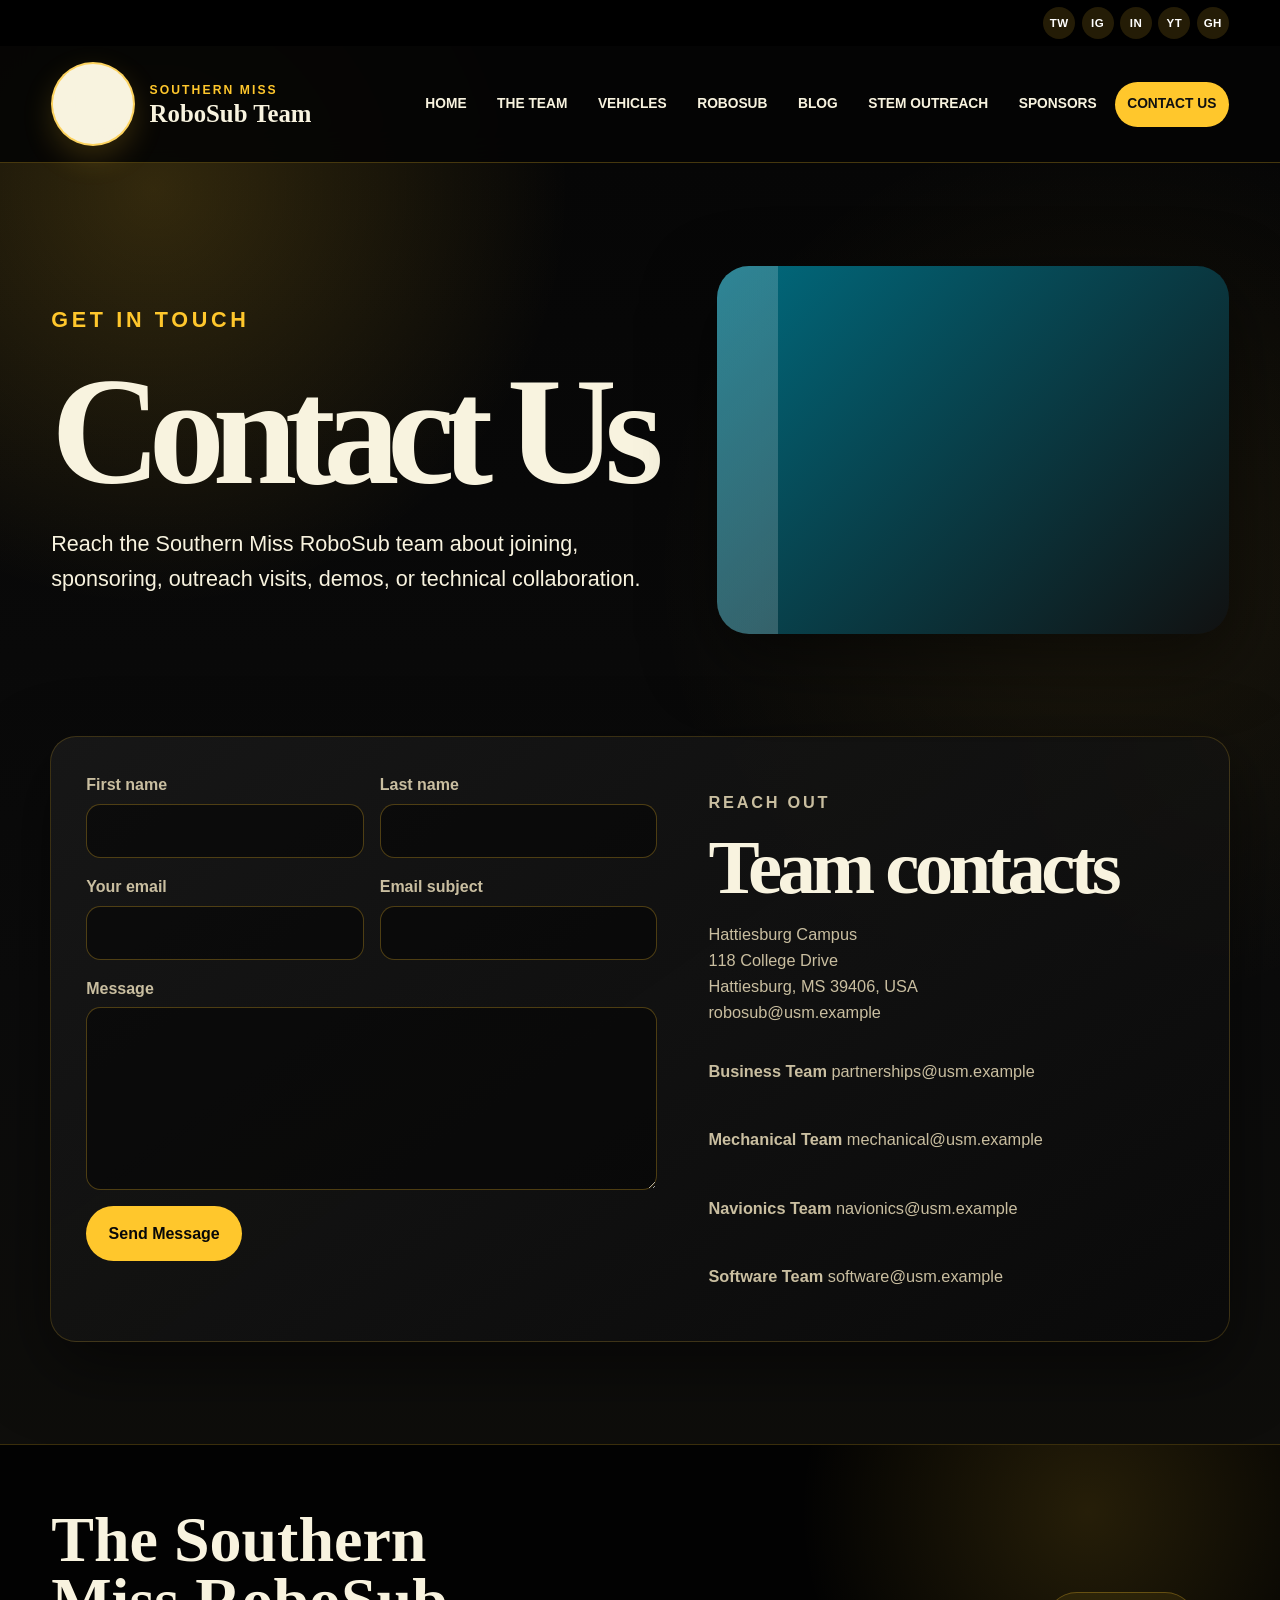
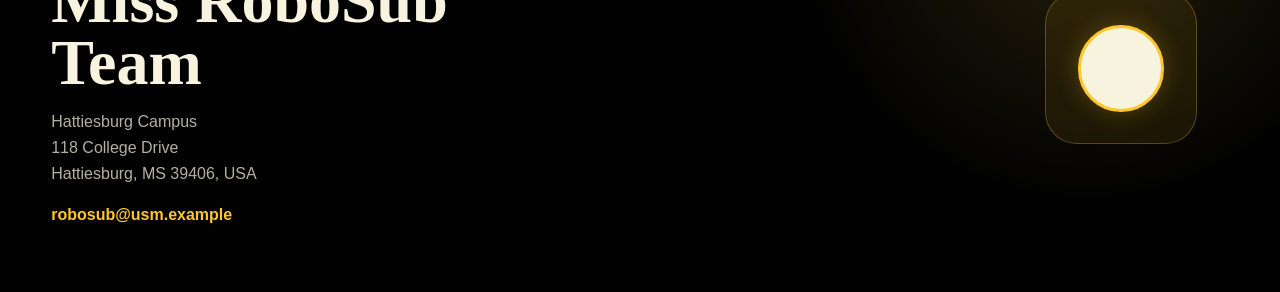
==== contact.html @ 74eb5251 "Initial Southern Miss RoboSub website" ====
<!DOCTYPE html>
<html lang="en">
<head><meta charset="UTF-8"><meta name="viewport" content="width=device-width, initial-scale=1.0"><title>Contact Us | Southern Miss RoboSub Team</title><link rel="icon" type="image/png" href="assets/usm-robotics-favicon.png">
  <link rel="apple-touch-icon" href="assets/usm-robotics-favicon.png">
  <link rel="stylesheet" href="CSS/style.css"></head>
<body>
  <header class="site-header"><div class="social-strip"><a href="#">TW</a><a href="#">IG</a><a href="#">IN</a><a href="#">YT</a><a href="#">GH</a></div><div class="brand-bar"><a class="brand" href="index.html"><span class="brand-mark"><img src="assets/usm-robotics-logo.png" alt="Robotics and Intelligence Machines Club logo"></span><span><span class="brand-kicker">Southern Miss</span><span class="brand-name">RoboSub Team</span></span></a><nav class="main-nav"><a href="index.html">Home</a><div class="nav-group"><a href="team.html">The Team</a><div class="dropdown"><a href="team.html">Team Members</a><a href="mechanical.html">Mechanical Team</a><a href="navionics.html">Navionics Team</a><a href="software.html">Software Team</a><a href="business.html">Business Team</a></div></div><a href="vehicles.html">Vehicles</a><a href="robosub.html">RoboSub</a><a href="blog.html">Blog</a><a href="stem-outreach.html">STEM Outreach</a><a href="sponsors.html">Sponsors</a><a class="active" href="contact.html">Contact Us</a></nav></div></header>
  <main><section class="hero page-hero"><div class="hero-copy"><p class="eyebrow">Get in touch</p><h1>Contact Us</h1><p>Reach the Southern Miss RoboSub team about joining, sponsoring, outreach visits, demos, or technical collaboration.</p></div><div class="hero-panel contact-panel" aria-hidden="true"></div></section><section class="content-section contact-section"><form class="contact-form"><label>First name<input type="text" name="first-name"></label><label>Last name<input type="text" name="last-name"></label><label>Your email<input type="email" name="email"></label><label>Email subject<input type="text" name="subject"></label><label class="full">Message<textarea name="message" rows="6"></textarea></label><button type="button">Send Message</button></form><div class="section-copy"><p class="eyebrow">Reach out</p><h2>Team contacts</h2><p>Hattiesburg Campus<br>118 College Drive<br>Hattiesburg, MS 39406, USA<br><a href="mailto:robosub@usm.example">robosub@usm.example</a></p><div class="contact-list"><p><strong>Business Team</strong> partnerships@usm.example</p><p><strong>Mechanical Team</strong> mechanical@usm.example</p><p><strong>Navionics Team</strong> navionics@usm.example</p><p><strong>Software Team</strong> software@usm.example</p></div></div></section></main>
  <footer class="site-footer"><div class="footer-card"><div><h2>The Southern Miss RoboSub Team</h2><address>Hattiesburg Campus<br>118 College Drive<br>Hattiesburg, MS 39406, USA</address><a href="mailto:robosub@usm.example">robosub@usm.example</a></div><div class="footer-logo" aria-hidden="true"><span></span></div></div></footer>
</body></html>
---- CSS/style.css ----
:root {
  --ink: #f8f3df;
  --muted: #c9bea0;
  --paper: #0b0b0b;
  --panel: #181818;
  --red: #ffc72c;
  --red-deep: #b88a00;
  --blue: #2d2a1f;
  --aqua: #f5d86a;
  --gold: #ffc72c;
  --shadow: 0 24px 70px rgba(0, 0, 0, 0.5);
  --radius: 26px;
  --font-display: "Georgia Pro", Georgia, "Times New Roman", serif;
  --font-tech: "Bahnschrift", "Aptos Display", "Trebuchet MS", sans-serif;
  --font-body: "Aptos", "Segoe UI", "Trebuchet MS", sans-serif;
}

* {
  box-sizing: border-box;
}

html {
  scroll-behavior: smooth;
}

body {
  margin: 0;
  color: var(--ink);
  font-family: var(--font-body);
  background:
    radial-gradient(circle at 12% 10%, rgba(255, 199, 44, 0.18), transparent 26rem),
    radial-gradient(circle at 86% 30%, rgba(255, 199, 44, 0.08), transparent 28rem),
    linear-gradient(180deg, #050505 0%, var(--paper) 52%, #11100b 100%);
  line-height: 1.6;
}

a {
  color: inherit;
  text-decoration: none;
}

.site-header {
  position: sticky;
  top: 0;
  z-index: 20;
  background: rgba(5, 5, 5, 0.92);
  border-bottom: 1px solid rgba(255, 199, 44, 0.26);
  backdrop-filter: blur(18px);
}

.social-strip {
  display: flex;
  justify-content: flex-end;
  gap: 0.4rem;
  padding: 0.45rem clamp(1rem, 4vw, 4.5rem);
  background: #000000;
}

.social-strip a,
.footer-socials a {
  display: grid;
  width: 2rem;
  height: 2rem;
  place-items: center;
  border-radius: 999px;
  color: white;
  font-family: var(--font-tech);
  font-size: 0.72rem;
  font-weight: 700;
  letter-spacing: 0.04em;
  background: rgba(255, 199, 44, 0.14);
  transition: transform 160ms ease, background 160ms ease;
}

.social-strip a:hover,
.footer-socials a:hover {
  transform: translateY(-2px);
  background: var(--red);
  color: #080808;
}

.brand-bar {
  display: flex;
  align-items: center;
  justify-content: space-between;
  gap: 2rem;
  padding: 1rem clamp(1rem, 4vw, 4.5rem);
}

.brand {
  display: flex;
  align-items: center;
  gap: 0.9rem;
  min-width: 16rem;
}

.brand-mark {
  position: relative;
  display: block;
  flex: 0 0 auto;
  width: 5.25rem;
  height: 5.25rem;
  overflow: hidden;
  border: 2px solid rgba(255, 199, 44, 0.7);
  border-radius: 999px;
  background: #f8f3df;
  box-shadow: 0 12px 30px rgba(255, 199, 44, 0.18);
}

.brand-mark img {
  display: block;
  width: 100%;
  height: 100%;
  object-fit: cover;
  transform: scale(1.18);
  transform-origin: center;
}

.brand-kicker,
.eyebrow {
  display: block;
  color: var(--gold);
  font-family: var(--font-tech);
  font-size: 0.76rem;
  font-weight: 700;
  letter-spacing: 0.17em;
  text-transform: uppercase;
}

.brand-name {
  display: block;
  font-family: var(--font-display);
  font-size: clamp(1.1rem, 2vw, 1.55rem);
  font-weight: 700;
  line-height: 1.1;
}

.main-nav {
  display: flex;
  flex-wrap: wrap;
  align-items: center;
  justify-content: flex-end;
  gap: 0.35rem;
  font-size: 0.86rem;
  font-weight: 700;
  text-transform: uppercase;
}

.main-nav > a,
.nav-group > a {
  display: inline-flex;
  padding: 0.7rem 0.78rem;
  border-radius: 999px;
  color: #f8f3df;
}

.main-nav a:hover,
.main-nav .active {
  color: #111111;
  background: var(--red);
}

.nav-group {
  position: relative;
}

.dropdown {
  position: absolute;
  top: 100%;
  left: 0;
  display: grid;
  min-width: 13rem;
  padding: 0.55rem;
  border-radius: 1rem;
  border: 1px solid rgba(255, 199, 44, 0.22);
  background: #111111;
  box-shadow: var(--shadow);
  opacity: 0;
  pointer-events: none;
  transform: translateY(0.6rem);
  transition: opacity 160ms ease, transform 160ms ease;
}

.dropdown a {
  padding: 0.6rem 0.75rem;
  border-radius: 0.75rem;
  color: var(--ink);
  text-transform: none;
}

.nav-group:hover .dropdown,
.nav-group:focus-within .dropdown {
  opacity: 1;
  pointer-events: auto;
  transform: translateY(0);
}

main {
  overflow: hidden;
}

.hero {
  display: grid;
  grid-template-columns: minmax(0, 1fr) minmax(20rem, 0.85fr);
  gap: clamp(2rem, 5vw, 5rem);
  align-items: center;
  min-height: 34rem;
  padding: clamp(4rem, 8vw, 8rem) clamp(1rem, 4vw, 4.5rem);
}

.hero h1,
.section-copy h2,
.gallery-intro h2,
.footer-card h2 {
  margin: 0;
  font-family: var(--font-display);
  font-weight: 700;
  line-height: 0.96;
}

.hero h1 {
  max-width: 10ch;
  font-size: clamp(4rem, 12vw, 9.5rem);
  letter-spacing: -0.08em;
}

.hero p {
  max-width: 43rem;
  font-size: clamp(1.05rem, 2vw, 1.35rem);
}

.hero-panel {
  position: relative;
  min-height: 28rem;
  border-radius: 2rem;
  background:
    linear-gradient(145deg, rgba(0, 107, 127, 0.92), rgba(17, 17, 17, 0.92)),
    repeating-linear-gradient(90deg, transparent 0 2rem, rgba(255, 255, 255, 0.1) 2rem 2.06rem);
  box-shadow: var(--shadow);
  overflow: hidden;
}

.pool-grid {
  position: absolute;
  inset: 2rem;
  border: 1px solid rgba(255, 255, 255, 0.25);
  background-image:
    linear-gradient(rgba(255, 255, 255, 0.18) 1px, transparent 1px),
    linear-gradient(90deg, rgba(255, 255, 255, 0.18) 1px, transparent 1px);
  background-size: 2.4rem 2.4rem;
  transform: perspective(36rem) rotateX(58deg) rotateZ(-8deg);
}

.submarine-card {
  position: absolute;
  right: 12%;
  bottom: 18%;
  width: 15rem;
  height: 6.8rem;
  border-radius: 3rem 3rem 2rem 2rem;
  background: linear-gradient(135deg, #ffe37a, var(--gold));
  box-shadow: 0 18px 35px rgba(0, 0, 0, 0.28);
  transform: rotate(-10deg);
}

.sub-dot,
.sub-line,
.sub-fin {
  position: absolute;
  display: block;
  background: var(--ink);
}

.sub-dot {
  top: 1.4rem;
  left: 1.8rem;
  width: 1.1rem;
  height: 1.1rem;
  border-radius: 999px;
}

.sub-line {
  top: 3.2rem;
  left: 1.8rem;
  width: 9rem;
  height: 0.45rem;
  border-radius: 999px;
}

.sub-fin {
  right: -1.7rem;
  bottom: 0.85rem;
  width: 3.8rem;
  height: 2.4rem;
  clip-path: polygon(0 0, 100% 50%, 0 100%);
}

.content-section,
.gallery-section {
  width: min(1180px, calc(100% - 2rem));
  margin: 0 auto clamp(4rem, 8vw, 7rem);
}

.content-section {
  display: grid;
  grid-template-columns: minmax(0, 0.9fr) minmax(18rem, 1.1fr);
  gap: clamp(1.5rem, 4vw, 4rem);
  align-items: center;
  padding: clamp(1.3rem, 3vw, 2.2rem);
  border: 1px solid rgba(255, 199, 44, 0.18);
  border-radius: var(--radius);
  background:
    linear-gradient(145deg, rgba(24, 24, 24, 0.94), rgba(10, 10, 10, 0.88)),
    radial-gradient(circle at 100% 0%, rgba(255, 199, 44, 0.12), transparent 16rem);
  box-shadow: var(--shadow);
}

.section-copy h2,
.gallery-intro h2 {
  margin-top: 0.25rem;
  font-size: clamp(2.3rem, 6vw, 5.2rem);
  letter-spacing: -0.06em;
}

.section-copy p,
.gallery-intro p {
  color: var(--muted);
  font-size: 1.02rem;
}

.text-link {
  display: inline-flex;
  margin-top: 0.7rem;
  color: var(--red);
  font-weight: 800;
  border-bottom: 2px solid currentColor;
}

.feature-grid {
  display: grid;
  grid-template-columns: repeat(3, minmax(0, 1fr));
  gap: 1rem;
}

.feature-grid.stacked {
  grid-template-columns: 1fr;
}

.feature-card {
  min-height: 19rem;
}

.stacked .feature-card {
  min-height: 9rem;
}

.image-card,
.event-visual,
.gallery-art {
  position: relative;
  overflow: hidden;
  border-radius: 1.35rem;
  border: 1px solid rgba(255, 199, 44, 0.16);
  background: #171717;
  isolation: isolate;
}

.image-card::before,
.event-visual::before,
.gallery-art::before {
  content: "";
  position: absolute;
  inset: 0;
  background:
    radial-gradient(circle at 28% 25%, rgba(255, 255, 255, 0.75), transparent 0.45rem),
    radial-gradient(circle at 70% 28%, rgba(255, 255, 255, 0.65), transparent 0.36rem),
    linear-gradient(135deg, rgba(255, 255, 255, 0.16), transparent 45%);
  z-index: -1;
}

.image-card::after,
.event-visual::after,
.gallery-art::after {
  content: "";
  position: absolute;
  right: -14%;
  bottom: -12%;
  width: 72%;
  height: 54%;
  border-radius: 999px 999px 0 0;
  background: rgba(255, 199, 44, 0.16);
  transform: rotate(-8deg);
}

.image-card span {
  position: absolute;
  left: 1rem;
  right: 1rem;
  bottom: 1rem;
  padding: 0.7rem 0.85rem;
  border-radius: 999px;
  color: #fff5c9;
  font-family: var(--font-tech);
  font-size: 0.8rem;
  font-weight: 700;
  letter-spacing: 0.08em;
  text-transform: uppercase;
  background: rgba(0, 0, 0, 0.78);
}

.image-card-a,
.image-card-d,
.art-one,
.art-eight {
  background: linear-gradient(135deg, #195d70, #8fd3d6);
}

.image-card-b,
.image-card-e,
.art-two,
.art-nine {
  background: linear-gradient(135deg, #111111, #ffc72c);
}

.image-card-c,
.image-card-f,
.art-three,
.art-ten {
  background: linear-gradient(135deg, #202b3c, #4aa4b2);
}

.gallery-intro {
  max-width: 48rem;
  margin-bottom: 1.4rem;
}

.gallery-grid {
  display: grid;
  grid-auto-flow: dense;
  grid-auto-rows: 11rem;
  grid-template-columns: repeat(4, minmax(0, 1fr));
  gap: 1rem;
}

.gallery-item {
  position: relative;
  min-height: 0;
  margin: 0;
  border-radius: 1.2rem;
  border: 1px solid rgba(255, 199, 44, 0.14);
  background: #131313;
  box-shadow: var(--shadow);
}

.gallery-item.tall {
  grid-row: span 2;
}

.gallery-item.wide {
  grid-column: span 2;
}

.gallery-art {
  width: 100%;
  height: 100%;
  border-radius: 1.2rem;
}

.gallery-item figcaption {
  position: absolute;
  left: 0.8rem;
  right: 0.8rem;
  bottom: 0.8rem;
  padding: 0.55rem 0.7rem;
  border-radius: 999px;
  color: #fff5c9;
  font-weight: 800;
  background: rgba(0, 0, 0, 0.78);
  backdrop-filter: blur(12px);
}

.art-four,
.art-eleven {
  background: linear-gradient(135deg, #ffe37a, #111111);
}

.art-five,
.art-twelve {
  background: linear-gradient(135deg, #26374a, #1f7a8c);
}

.art-six,
.art-thirteen {
  background: linear-gradient(135deg, #f1f4ed, #9bd7da);
}

.art-seven {
  background: linear-gradient(135deg, #111111, #d8a900);
}

.event-section {
  grid-template-columns: minmax(0, 0.82fr) minmax(18rem, 1fr);
}

.event-section.reverse {
  grid-template-columns: minmax(18rem, 1fr) minmax(0, 0.82fr);
}

.event-section.reverse .section-copy {
  grid-column: 2;
  grid-row: 1;
}

.event-visual {
  min-height: 22rem;
}

.maker-visual {
  background:
    radial-gradient(circle at 22% 70%, #f8d47c 0 10%, transparent 10.5%),
    radial-gradient(circle at 72% 28%, #ffffff 0 9%, transparent 9.5%),
    linear-gradient(135deg, #111111, #006b7f);
}

.hattiesburg-visual {
  background:
    linear-gradient(90deg, rgba(255, 255, 255, 0.16) 1px, transparent 1px),
    linear-gradient(rgba(255, 255, 255, 0.16) 1px, transparent 1px),
    linear-gradient(135deg, #0e3141, #1f7a8c 55%, #f3c568);
  background-size: 2rem 2rem, 2rem 2rem, auto;
}

.site-footer {
  padding: clamp(2rem, 5vw, 4rem) clamp(1rem, 4vw, 4.5rem);
  color: #f8f3df;
  border-top: 1px solid rgba(255, 199, 44, 0.22);
  background:
    radial-gradient(circle at 85% 15%, rgba(255, 199, 44, 0.14), transparent 18rem),
    #020202;
}

.footer-card {
  display: grid;
  grid-template-columns: 1fr auto auto;
  gap: 2rem;
  align-items: center;
  width: min(1180px, 100%);
  margin: 0 auto;
}

.footer-card h2 {
  max-width: 16ch;
  font-size: clamp(2rem, 5vw, 4.3rem);
}

address {
  margin: 1rem 0;
  color: rgba(248, 243, 223, 0.72);
  font-style: normal;
}

.footer-card a[href^="mailto"] {
  color: var(--gold);
  font-weight: 800;
}

.footer-socials {
  display: flex;
  flex-wrap: wrap;
  justify-content: flex-end;
  gap: 0.45rem;
  max-width: 10rem;
}

.footer-logo {
  display: grid;
  width: 9.5rem;
  height: 9.5rem;
  place-items: center;
  border: 1px solid rgba(255, 199, 44, 0.28);
  border-radius: 2rem;
  background: rgba(255, 199, 44, 0.08);
}

.footer-logo span {
  display: block;
  width: 5.4rem;
  height: 5.4rem;
  border: 0.2rem solid var(--gold);
  border-radius: 999px;
  background: url("../assets/usm-robotics-logo.png") center / 118% no-repeat #f8f3df;
  box-shadow: 0 0 24px rgba(255, 199, 44, 0.24);
}

.credit {
  width: min(1180px, 100%);
  margin: 2rem auto 0;
  color: rgba(248, 243, 223, 0.55);
  font-size: 0.86rem;
}

.page-hero {
  min-height: 28rem;
}

.page-hero h1 {
  max-width: 12ch;
}

.people-panel,
.mechanical-panel,
.navionics-panel,
.software-panel,
.business-panel,
.vehicles-panel,
.robosub-panel,
.blog-panel,
.sponsors-panel,
.contact-panel {
  min-height: 23rem;
}

.people-panel {
  background:
    radial-gradient(circle at 30% 25%, #ffffff 0 5%, transparent 5.5%),
    radial-gradient(circle at 62% 24%, #ffffff 0 5%, transparent 5.5%),
    radial-gradient(circle at 46% 66%, #ffffff 0 7%, transparent 7.5%),
    linear-gradient(135deg, #1f7a8c, #111a24);
}

.mechanical-panel {
  background:
    repeating-linear-gradient(45deg, rgba(255, 255, 255, 0.12) 0 0.6rem, transparent 0.6rem 1.2rem),
    linear-gradient(135deg, #111111, #ffc72c);
}

.navionics-panel {
  background:
    radial-gradient(circle at 50% 50%, rgba(255, 255, 255, 0.22) 0 14%, transparent 14.5%),
    repeating-radial-gradient(circle at 50% 50%, rgba(255, 255, 255, 0.2) 0 1px, transparent 1px 1.4rem),
    linear-gradient(135deg, #0e3141, #1f7a8c);
}

.software-panel {
  background:
    linear-gradient(90deg, rgba(255, 255, 255, 0.16) 1px, transparent 1px),
    linear-gradient(rgba(255, 255, 255, 0.16) 1px, transparent 1px),
    linear-gradient(135deg, #121b2b, #4aa4b2);
  background-size: 2rem 2rem, 2rem 2rem, auto;
}

.business-panel {
  background:
    radial-gradient(circle at 25% 30%, #f8d47c 0 12%, transparent 12.5%),
    radial-gradient(circle at 75% 72%, #9bd7da 0 16%, transparent 16.5%),
    linear-gradient(135deg, #111111, #202b3c);
}

.vehicles-panel,
.robosub-panel {
  background:
    linear-gradient(145deg, rgba(31, 122, 140, 0.9), rgba(13, 42, 59, 0.92)),
    repeating-linear-gradient(90deg, transparent 0 2rem, rgba(255, 255, 255, 0.1) 2rem 2.06rem);
}

.blog-panel {
  background:
    linear-gradient(135deg, rgba(255, 255, 255, 0.12) 25%, transparent 25% 50%, rgba(255, 255, 255, 0.12) 50% 75%, transparent 75%),
    linear-gradient(135deg, #ffc72c, #111111);
  background-size: 3rem 3rem, auto;
}

.sponsors-panel {
  background:
    radial-gradient(circle at 18% 22%, rgba(255, 255, 255, 0.8) 0 6%, transparent 6.5%),
    radial-gradient(circle at 72% 32%, rgba(255, 255, 255, 0.55) 0 9%, transparent 9.5%),
    radial-gradient(circle at 54% 76%, rgba(255, 255, 255, 0.65) 0 7%, transparent 7.5%),
    linear-gradient(135deg, #202b3c, #e2b65f);
}

.contact-panel {
  background:
    linear-gradient(90deg, rgba(255, 255, 255, 0.18) 0 12%, transparent 12% 22%),
    linear-gradient(135deg, #006b7f, #111111);
}

.page-card-grid,
.stat-grid,
.mini-roster,
.sponsor-grid,
.post-list {
  display: grid;
  grid-template-columns: repeat(3, minmax(0, 1fr));
  gap: 1rem;
}

.page-card,
.stat-grid article,
.mini-roster article,
.sponsor-grid span,
.post-list article {
  min-height: 10rem;
  padding: 1.2rem;
  border: 1px solid rgba(255, 199, 44, 0.18);
  border-radius: 1.25rem;
  background:
    linear-gradient(145deg, rgba(27, 27, 27, 0.96), rgba(9, 9, 9, 0.94)),
    radial-gradient(circle at 100% 0%, rgba(255, 199, 44, 0.14), transparent 8rem);
  box-shadow: var(--shadow);
}

.page-card {
  display: grid;
  align-content: end;
  overflow: hidden;
  position: relative;
}

.page-card::before {
  content: "";
  position: absolute;
  inset: 0;
  background:
    radial-gradient(circle at 82% 16%, rgba(255, 199, 44, 0.3), transparent 5rem),
    radial-gradient(circle at 12% 90%, rgba(184, 138, 0, 0.24), transparent 6rem);
  z-index: 0;
}

.page-card > * {
  position: relative;
}

.page-card span,
.stat-grid strong,
.sponsor-grid span,
.post-list h3,
.mini-roster h3 {
  color: var(--red);
  font-family: var(--font-tech);
  font-size: 1rem;
  letter-spacing: 0.08em;
  text-transform: uppercase;
}

.page-card strong {
  display: block;
  margin-top: 0.55rem;
  color: var(--ink);
  font-size: 1.25rem;
  line-height: 1.25;
}

.stat-grid article {
  display: grid;
  align-content: center;
}

.stat-grid strong {
  display: block;
  font-size: 1.4rem;
}

.stat-grid span,
.mini-roster p,
.post-list p,
.contact-list p {
  color: var(--muted);
}

.mini-roster span {
  display: block;
  width: 4.5rem;
  height: 4.5rem;
  border-radius: 999px;
  background: linear-gradient(135deg, var(--gold), #111111);
}

.sponsor-grid span {
  display: grid;
  min-height: 7rem;
  place-items: center;
  color: var(--ink);
  background:
    linear-gradient(135deg, rgba(255, 199, 44, 0.16), rgba(255, 199, 44, 0.04)),
    radial-gradient(circle at 50% 50%, rgba(255, 199, 44, 0.22), transparent 60%),
    #111111;
}

.post-list article {
  min-height: 14rem;
}

.post-list h3 {
  color: var(--ink);
  font-size: 1.35rem;
}

.contact-section {
  grid-template-columns: minmax(18rem, 1fr) minmax(0, 0.85fr);
  align-items: start;
}

.contact-form {
  display: grid;
  grid-template-columns: repeat(2, minmax(0, 1fr));
  gap: 1rem;
}

.contact-form label {
  display: grid;
  gap: 0.35rem;
  color: var(--muted);
  font-weight: 700;
}

.contact-form .full,
.contact-form button {
  grid-column: 1 / -1;
}

.contact-form input,
.contact-form textarea {
  width: 100%;
  border: 1px solid rgba(255, 199, 44, 0.28);
  border-radius: 0.9rem;
  padding: 0.85rem 1rem;
  color: var(--ink);
  font: inherit;
  background: rgba(0, 0, 0, 0.44);
}

.contact-form button {
  justify-self: start;
  border: 0;
  border-radius: 999px;
  padding: 0.9rem 1.4rem;
  color: #080808;
  font: inherit;
  font-weight: 800;
  background: var(--red);
  cursor: pointer;
}

.contact-list {
  display: grid;
  gap: 0.6rem;
  margin-top: 1rem;
}

@media (max-width: 980px) {
  .brand-bar,
  .footer-card {
    align-items: flex-start;
    flex-direction: column;
  }

  .brand-bar {
    display: grid;
  }

  .main-nav {
    justify-content: flex-start;
  }

  .hero,
  .content-section,
  .event-section,
  .event-section.reverse {
    grid-template-columns: 1fr;
  }

  .event-section.reverse .section-copy {
    grid-column: auto;
    grid-row: auto;
  }

  .gallery-grid {
    grid-template-columns: repeat(2, minmax(0, 1fr));
  }

  .page-card-grid,
  .stat-grid,
  .mini-roster,
  .sponsor-grid,
  .post-list,
  .contact-section {
    grid-template-columns: 1fr;
  }
}

@media (max-width: 640px) {
  .social-strip {
    justify-content: flex-start;
  }

  .brand {
    min-width: 0;
  }

  .main-nav {
    gap: 0.2rem;
    font-size: 0.74rem;
  }

  .main-nav > a,
  .nav-group > a {
    padding: 0.55rem 0.6rem;
  }

  .hero {
    min-height: auto;
    padding-top: 3rem;
  }

  .hero h1 {
    font-size: clamp(3.3rem, 18vw, 5.4rem);
  }

  .hero-panel {
    min-height: 21rem;
  }

  .feature-grid {
    grid-template-columns: 1fr;
  }

  .feature-card,
  .stacked .feature-card,
  .event-visual {
    min-height: 14rem;
  }

  .gallery-grid {
    grid-auto-rows: 10rem;
    grid-template-columns: 1fr;
  }

  .gallery-item.wide {
    grid-column: auto;
  }

  .footer-card {
    display: grid;
    grid-template-columns: 1fr;
  }

  .contact-form {
    grid-template-columns: 1fr;
  }
}
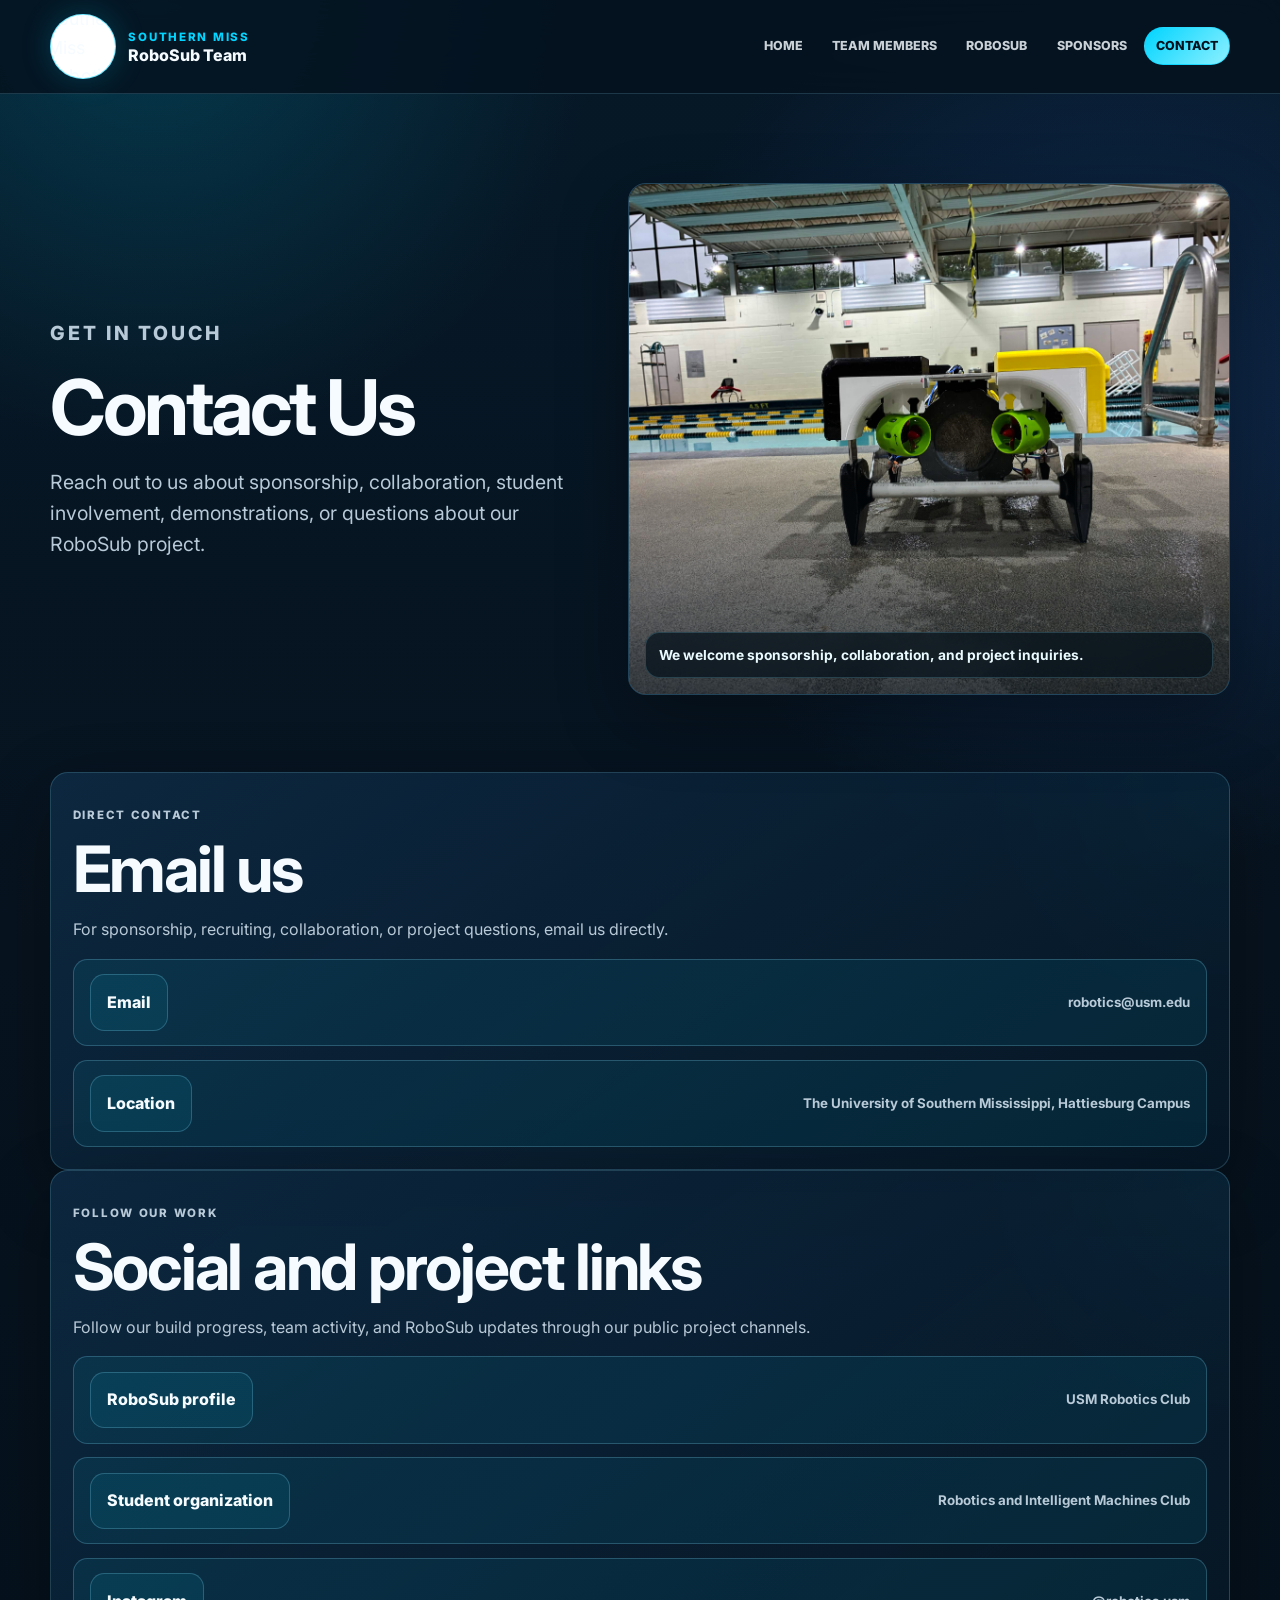
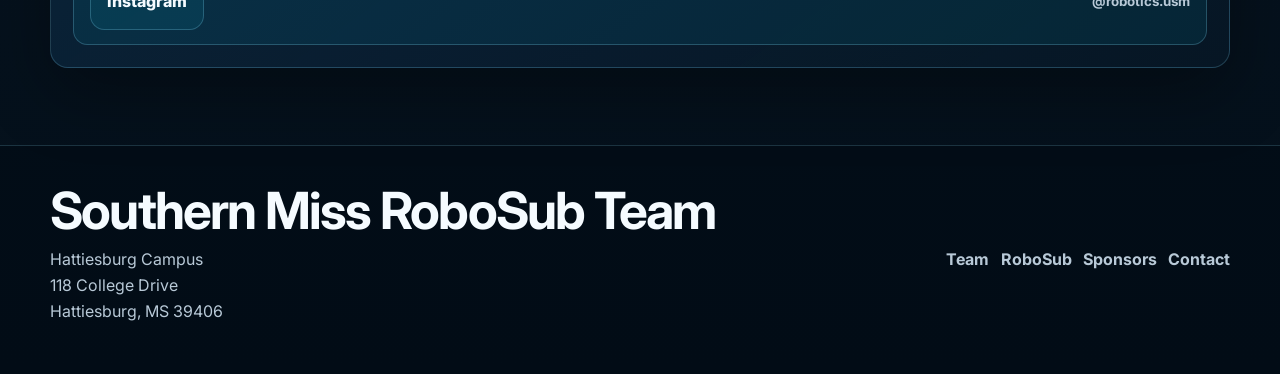
==== commit a437c250: "Rebuild RoboSub website with sorted assets" ====
--- a/contact.html
+++ b/contact.html
@@ -1,10 +1,45 @@
 <!DOCTYPE html>
 <html lang="en">
-<head><meta charset="UTF-8"><meta name="viewport" content="width=device-width, initial-scale=1.0"><title>Contact Us | Southern Miss RoboSub Team</title><link rel="icon" type="image/png" href="assets/usm-robotics-favicon.png">
+<head>
+  <meta charset="UTF-8">
+  <meta name="viewport" content="width=device-width, initial-scale=1.0">
+  <title>Contact | Southern Miss RoboSub Team</title>
+  <link rel="icon" type="image/png" href="assets/usm-robotics-favicon.png">
   <link rel="apple-touch-icon" href="assets/usm-robotics-favicon.png">
-  <link rel="stylesheet" href="CSS/style.css"></head>
+  <link rel="stylesheet" href="CSS/style.css?v=site-modern-11">
+</head>
 <body>
-  <header class="site-header"><div class="social-strip"><a href="#">TW</a><a href="#">IG</a><a href="#">IN</a><a href="#">YT</a><a href="#">GH</a></div><div class="brand-bar"><a class="brand" href="index.html"><span class="brand-mark"><img src="assets/usm-robotics-logo.png" alt="Robotics and Intelligence Machines Club logo"></span><span><span class="brand-kicker">Southern Miss</span><span class="brand-name">RoboSub Team</span></span></a><nav class="main-nav"><a href="index.html">Home</a><div class="nav-group"><a href="team.html">The Team</a><div class="dropdown"><a href="team.html">Team Members</a><a href="mechanical.html">Mechanical Team</a><a href="navionics.html">Navionics Team</a><a href="software.html">Software Team</a><a href="business.html">Business Team</a></div></div><a href="vehicles.html">Vehicles</a><a href="robosub.html">RoboSub</a><a href="blog.html">Blog</a><a href="stem-outreach.html">STEM Outreach</a><a href="sponsors.html">Sponsors</a><a class="active" href="contact.html">Contact Us</a></nav></div></header>
-  <main><section class="hero page-hero"><div class="hero-copy"><p class="eyebrow">Get in touch</p><h1>Contact Us</h1><p>Reach the Southern Miss RoboSub team about joining, sponsoring, outreach visits, demos, or technical collaboration.</p></div><div class="hero-panel contact-panel" aria-hidden="true"></div></section><section class="content-section contact-section"><form class="contact-form"><label>First name<input type="text" name="first-name"></label><label>Last name<input type="text" name="last-name"></label><label>Your email<input type="email" name="email"></label><label>Email subject<input type="text" name="subject"></label><label class="full">Message<textarea name="message" rows="6"></textarea></label><button type="button">Send Message</button></form><div class="section-copy"><p class="eyebrow">Reach out</p><h2>Team contacts</h2><p>Hattiesburg Campus<br>118 College Drive<br>Hattiesburg, MS 39406, USA<br><a href="mailto:robosub@usm.example">robosub@usm.example</a></p><div class="contact-list"><p><strong>Business Team</strong> partnerships@usm.example</p><p><strong>Mechanical Team</strong> mechanical@usm.example</p><p><strong>Navionics Team</strong> navionics@usm.example</p><p><strong>Software Team</strong> software@usm.example</p></div></div></section></main>
-  <footer class="site-footer"><div class="footer-card"><div><h2>The Southern Miss RoboSub Team</h2><address>Hattiesburg Campus<br>118 College Drive<br>Hattiesburg, MS 39406, USA</address><a href="mailto:robosub@usm.example">robosub@usm.example</a></div><div class="footer-logo" aria-hidden="true"><span></span></div></div></footer>
-</body></html>
+  <header class="site-header"><div class="brand-bar"><a class="brand" href="index.html"><span class="brand-mark"><img src="assets/usm-robotics-logo.png" alt="Southern Miss Robotics logo"></span><span><span class="brand-kicker">Southern Miss</span><span class="brand-name">RoboSub Team</span></span></a><nav class="main-nav" aria-label="Primary navigation"><a href="index.html">Home</a><a href="team.html">Team Members</a><a href="robosub.html">RoboSub</a><a href="sponsors.html">Sponsors</a><a class="active" href="contact.html">Contact</a></nav></div></header>
+
+  <main>
+    <section class="page-hero">
+      <div class="page-hero-copy"><p class="eyebrow">Get in touch</p><h1>Contact Us</h1><p>Reach out to us about sponsorship, collaboration, student involvement, demonstrations, or questions about our RoboSub project.</p></div>
+      <figure class="page-hero-media"><img src="assets/images/robosub_website_sorted_assets/06_business_sponsors_contact/general_03_sponsor_ready_robot_pool_front.jpg" alt="RoboSub robot at the pool for contact page hero"><figcaption class="caption-chip">We welcome sponsorship, collaboration, and project inquiries.</figcaption></figure>
+    </section>
+
+    <section class="contact-section">
+      <div class="contact-card">
+        <p class="eyebrow">Direct contact</p>
+        <h2>Email us</h2>
+        <p>For sponsorship, recruiting, collaboration, or project questions, email us directly.</p>
+        <div class="contact-link-list">
+          <a href="mailto:robotics@usm.edu"><span>Email</span><small>robotics@usm.edu</small></a>
+          <span><span>Location</span><small>The University of Southern Mississippi, Hattiesburg Campus</small></span>
+        </div>
+      </div>
+      <div class="contact-card">
+        <p class="eyebrow">Follow our work</p>
+        <h2>Social and project links</h2>
+        <p>Follow our build progress, team activity, and RoboSub updates through our public project channels.</p>
+        <div class="contact-link-list">
+          <a href="https://robosub.org/programs/2026/" target="_blank" rel="noopener"><span>RoboSub profile</span><small>USM Robotics Club</small></a>
+          <a href="https://usm.campuslabs.com/engage/organization/robotics-and-intelligent-machines-club" target="_blank" rel="noopener"><span>Student organization</span><small>Robotics and Intelligent Machines Club</small></a>
+          <a href="https://www.instagram.com/robotics.usm" target="_blank" rel="noopener"><span>Instagram</span><small>@robotics.usm</small></a>
+        </div>
+      </div>
+    </section>
+  </main>
+
+  <footer class="site-footer"><div class="footer-card"><div><h2>Southern Miss RoboSub Team</h2><address>Hattiesburg Campus<br>118 College Drive<br>Hattiesburg, MS 39406</address></div><nav class="footer-links" aria-label="Footer navigation"><a href="team.html">Team</a><a href="robosub.html">RoboSub</a><a href="sponsors.html">Sponsors</a><a href="contact.html">Contact</a></nav></div></footer>
+</body>
+</html>
--- a/CSS/style.css
+++ b/CSS/style.css
@@ -1,18 +1,20 @@
+@import url("https://fonts.googleapis.com/css2?family=Inter:wght@400;500;600;700;800&display=swap");
+
 :root {
-  --ink: #f8f3df;
-  --muted: #c9bea0;
-  --paper: #0b0b0b;
-  --panel: #181818;
-  --red: #ffc72c;
-  --red-deep: #b88a00;
-  --blue: #2d2a1f;
-  --aqua: #f5d86a;
+  --bg: #061827;
+  --bg-2: #0b2239;
+  --panel: rgba(10, 34, 55, 0.76);
+  --panel-strong: rgba(13, 43, 69, 0.92);
+  --line: rgba(137, 225, 255, 0.2);
+  --text: #f5fbff;
+  --muted: #b8c9d7;
+  --aqua: #00d4ff;
+  --aqua-2: #23c4d9;
+  --blue: #367cff;
   --gold: #ffc72c;
-  --shadow: 0 24px 70px rgba(0, 0, 0, 0.5);
-  --radius: 26px;
-  --font-display: "Georgia Pro", Georgia, "Times New Roman", serif;
-  --font-tech: "Bahnschrift", "Aptos Display", "Trebuchet MS", sans-serif;
-  --font-body: "Aptos", "Segoe UI", "Trebuchet MS", sans-serif;
+  --shadow: 0 24px 70px rgba(0, 0, 0, 0.32);
+  --radius: 18px;
+  --max: 1180px;
 }
 
 * {
@@ -25,13 +27,23 @@
 
 body {
   margin: 0;
-  color: var(--ink);
-  font-family: var(--font-body);
+  min-width: 320px;
+  color: var(--text);
+  font-family: Inter, system-ui, -apple-system, BlinkMacSystemFont, "Segoe UI", sans-serif;
   background:
-    radial-gradient(circle at 12% 10%, rgba(255, 199, 44, 0.18), transparent 26rem),
-    radial-gradient(circle at 86% 30%, rgba(255, 199, 44, 0.08), transparent 28rem),
-    linear-gradient(180deg, #050505 0%, var(--paper) 52%, #11100b 100%);
+    radial-gradient(circle at 12% 0%, rgba(0, 212, 255, 0.18), transparent 28rem),
+    radial-gradient(circle at 88% 20%, rgba(54, 124, 255, 0.18), transparent 30rem),
+    linear-gradient(180deg, var(--bg) 0%, #07131f 48%, #04101b 100%);
   line-height: 1.6;
+}
+
+img,
+video {
+  max-width: 100%;
+}
+
+figure {
+  margin: 0;
 }
 
 a {
@@ -42,909 +54,696 @@
 .site-header {
   position: sticky;
   top: 0;
-  z-index: 20;
-  background: rgba(5, 5, 5, 0.92);
-  border-bottom: 1px solid rgba(255, 199, 44, 0.26);
-  backdrop-filter: blur(18px);
-}
-
-.social-strip {
-  display: flex;
-  justify-content: flex-end;
-  gap: 0.4rem;
-  padding: 0.45rem clamp(1rem, 4vw, 4.5rem);
-  background: #000000;
-}
-
-.social-strip a,
-.footer-socials a {
-  display: grid;
-  width: 2rem;
-  height: 2rem;
-  place-items: center;
-  border-radius: 999px;
-  color: white;
-  font-family: var(--font-tech);
-  font-size: 0.72rem;
-  font-weight: 700;
-  letter-spacing: 0.04em;
-  background: rgba(255, 199, 44, 0.14);
-  transition: transform 160ms ease, background 160ms ease;
-}
-
-.social-strip a:hover,
-.footer-socials a:hover {
-  transform: translateY(-2px);
-  background: var(--red);
-  color: #080808;
+  z-index: 50;
+  border-bottom: 1px solid rgba(137, 225, 255, 0.18);
+  background: rgba(5, 18, 31, 0.86);
+  backdrop-filter: blur(20px);
 }
 
 .brand-bar {
   display: flex;
   align-items: center;
   justify-content: space-between;
-  gap: 2rem;
-  padding: 1rem clamp(1rem, 4vw, 4.5rem);
+  gap: 1.5rem;
+  width: min(var(--max), calc(100% - 2rem));
+  margin: 0 auto;
+  padding: 0.85rem 0;
 }
 
 .brand {
+  display: inline-flex;
+  align-items: center;
+  gap: 0.8rem;
+  min-width: max-content;
+}
+
+.brand-mark {
+  display: grid;
+  width: 4.1rem;
+  height: 4.1rem;
+  place-items: center;
+  overflow: hidden;
+  border: 1px solid rgba(0, 212, 255, 0.55);
+  border-radius: 999px;
+  background: #ffffff;
+  box-shadow: 0 0 32px rgba(0, 212, 255, 0.2);
+}
+
+.brand-mark img {
+  width: 118%;
+  height: 118%;
+  object-fit: contain;
+  transform: translateY(-9px) scale(1.12);
+}
+
+.brand-kicker,
+.eyebrow {
+  display: block;
+  color: var(--aqua);
+  font-size: 0.72rem;
+  font-weight: 800;
+  letter-spacing: 0.15em;
+  text-transform: uppercase;
+}
+
+.brand-name {
+  display: block;
+  font-size: 1rem;
+  font-weight: 800;
+  line-height: 1.15;
+}
+
+.main-nav {
   display: flex;
+  flex-wrap: wrap;
+  justify-content: flex-end;
+  gap: 0.3rem;
+  font-size: 0.78rem;
+  font-weight: 800;
+  text-transform: uppercase;
+}
+
+.main-nav a {
+  display: inline-flex;
   align-items: center;
-  gap: 0.9rem;
-  min-width: 16rem;
-}
-
-.brand-mark {
+  min-height: 2.25rem;
+  padding: 0.5rem 0.7rem;
+  border: 1px solid transparent;
+  border-radius: 999px;
+  color: rgba(245, 251, 255, 0.82);
+}
+
+.main-nav a:hover,
+.main-nav .active {
+  border-color: rgba(0, 212, 255, 0.52);
+  color: #00131f;
+  background: linear-gradient(135deg, var(--aqua), #8df0ff);
+}
+
+.section,
+.hero,
+.page-hero,
+.split-section,
+.gallery-section,
+.roadmap-section,
+.cta-section,
+.contact-section {
+  width: min(var(--max), calc(100% - 2rem));
+  margin: 0 auto;
+}
+
+.hero {
+  display: grid;
+  grid-template-columns: minmax(0, 1.1fr) minmax(20rem, 0.9fr);
+  gap: clamp(2rem, 5vw, 5rem);
+  align-items: center;
+  min-height: calc(100vh - 5.2rem);
+  padding: clamp(3rem, 7vw, 6.5rem) 0;
+}
+
+.hero-copy,
+.page-hero-copy {
+  max-width: 47rem;
+}
+
+h1,
+h2,
+h3,
+p {
+  overflow-wrap: anywhere;
+}
+
+h1,
+h2,
+h3 {
+  margin: 0;
+  line-height: 1.02;
+}
+
+h1 {
+  margin-top: 0.55rem;
+  font-size: clamp(2.8rem, 6vw, 5rem);
+  letter-spacing: -0.045em;
+}
+
+h2 {
+  margin-top: 0.45rem;
+  font-size: clamp(2rem, 5vw, 4rem);
+  letter-spacing: -0.035em;
+}
+
+h3 {
+  font-size: 1.08rem;
+}
+
+.hero p,
+.page-hero p,
+.section-copy p {
+  color: var(--muted);
+  font-size: clamp(1rem, 1.8vw, 1.22rem);
+}
+
+.actions {
+  display: flex;
+  flex-wrap: wrap;
+  gap: 0.8rem;
+  margin-top: 1.6rem;
+}
+
+.button {
+  display: inline-flex;
+  align-items: center;
+  justify-content: center;
+  min-height: 2.8rem;
+  padding: 0.78rem 1.05rem;
+  border: 1px solid rgba(0, 212, 255, 0.55);
+  border-radius: 999px;
+  color: var(--text);
+  font-weight: 800;
+  box-shadow: 0 12px 38px rgba(0, 212, 255, 0.14);
+}
+
+.button.primary {
+  color: #00131f;
+  background: linear-gradient(135deg, var(--aqua), #8df0ff);
+}
+
+.button:hover,
+.card-link:hover,
+.image-card:hover {
+  transform: translateY(-2px);
+}
+
+.hero-media,
+.page-hero-media,
+.media-card,
+.image-card {
   position: relative;
-  display: block;
-  flex: 0 0 auto;
-  width: 5.25rem;
-  height: 5.25rem;
   overflow: hidden;
-  border: 2px solid rgba(255, 199, 44, 0.7);
-  border-radius: 999px;
-  background: #f8f3df;
-  box-shadow: 0 12px 30px rgba(255, 199, 44, 0.18);
-}
-
-.brand-mark img {
+  border: 1px solid var(--line);
+  border-radius: var(--radius);
+  background: var(--panel);
+  box-shadow: var(--shadow);
+  transition: transform 180ms ease, border-color 180ms ease;
+}
+
+.hero-media {
+  min-height: clamp(24rem, 52vw, 40rem);
+}
+
+.hero-media img,
+.page-hero-media img,
+.media-card img,
+.image-card img {
   display: block;
   width: 100%;
   height: 100%;
   object-fit: cover;
-  transform: scale(1.18);
-  transform-origin: center;
-}
-
-.brand-kicker,
-.eyebrow {
-  display: block;
-  color: var(--gold);
-  font-family: var(--font-tech);
-  font-size: 0.76rem;
-  font-weight: 700;
-  letter-spacing: 0.17em;
-  text-transform: uppercase;
-}
-
-.brand-name {
-  display: block;
-  font-family: var(--font-display);
-  font-size: clamp(1.1rem, 2vw, 1.55rem);
-  font-weight: 700;
-  line-height: 1.1;
-}
-
-.main-nav {
-  display: flex;
-  flex-wrap: wrap;
-  align-items: center;
-  justify-content: flex-end;
-  gap: 0.35rem;
-  font-size: 0.86rem;
-  font-weight: 700;
-  text-transform: uppercase;
-}
-
-.main-nav > a,
-.nav-group > a {
-  display: inline-flex;
-  padding: 0.7rem 0.78rem;
-  border-radius: 999px;
-  color: #f8f3df;
-}
-
-.main-nav a:hover,
-.main-nav .active {
-  color: #111111;
-  background: var(--red);
-}
-
-.nav-group {
-  position: relative;
-}
-
-.dropdown {
+}
+
+.hero-media img,
+.page-hero-media img {
   position: absolute;
-  top: 100%;
-  left: 0;
-  display: grid;
-  min-width: 13rem;
-  padding: 0.55rem;
-  border-radius: 1rem;
-  border: 1px solid rgba(255, 199, 44, 0.22);
-  background: #111111;
-  box-shadow: var(--shadow);
-  opacity: 0;
-  pointer-events: none;
-  transform: translateY(0.6rem);
-  transition: opacity 160ms ease, transform 160ms ease;
-}
-
-.dropdown a {
-  padding: 0.6rem 0.75rem;
-  border-radius: 0.75rem;
-  color: var(--ink);
-  text-transform: none;
-}
-
-.nav-group:hover .dropdown,
-.nav-group:focus-within .dropdown {
-  opacity: 1;
-  pointer-events: auto;
-  transform: translateY(0);
-}
-
-main {
-  overflow: hidden;
-}
-
-.hero {
-  display: grid;
-  grid-template-columns: minmax(0, 1fr) minmax(20rem, 0.85fr);
-  gap: clamp(2rem, 5vw, 5rem);
-  align-items: center;
-  min-height: 34rem;
-  padding: clamp(4rem, 8vw, 8rem) clamp(1rem, 4vw, 4.5rem);
-}
-
-.hero h1,
-.section-copy h2,
-.gallery-intro h2,
-.footer-card h2 {
-  margin: 0;
-  font-family: var(--font-display);
-  font-weight: 700;
-  line-height: 0.96;
-}
-
-.hero h1 {
-  max-width: 10ch;
-  font-size: clamp(4rem, 12vw, 9.5rem);
-  letter-spacing: -0.08em;
-}
-
-.hero p {
-  max-width: 43rem;
-  font-size: clamp(1.05rem, 2vw, 1.35rem);
-}
-
-.hero-panel {
-  position: relative;
-  min-height: 28rem;
-  border-radius: 2rem;
-  background:
-    linear-gradient(145deg, rgba(0, 107, 127, 0.92), rgba(17, 17, 17, 0.92)),
-    repeating-linear-gradient(90deg, transparent 0 2rem, rgba(255, 255, 255, 0.1) 2rem 2.06rem);
-  box-shadow: var(--shadow);
-  overflow: hidden;
-}
-
-.pool-grid {
-  position: absolute;
-  inset: 2rem;
-  border: 1px solid rgba(255, 255, 255, 0.25);
-  background-image:
-    linear-gradient(rgba(255, 255, 255, 0.18) 1px, transparent 1px),
-    linear-gradient(90deg, rgba(255, 255, 255, 0.18) 1px, transparent 1px);
-  background-size: 2.4rem 2.4rem;
-  transform: perspective(36rem) rotateX(58deg) rotateZ(-8deg);
-}
-
-.submarine-card {
-  position: absolute;
-  right: 12%;
-  bottom: 18%;
-  width: 15rem;
-  height: 6.8rem;
-  border-radius: 3rem 3rem 2rem 2rem;
-  background: linear-gradient(135deg, #ffe37a, var(--gold));
-  box-shadow: 0 18px 35px rgba(0, 0, 0, 0.28);
-  transform: rotate(-10deg);
-}
-
-.sub-dot,
-.sub-line,
-.sub-fin {
-  position: absolute;
-  display: block;
-  background: var(--ink);
-}
-
-.sub-dot {
-  top: 1.4rem;
-  left: 1.8rem;
-  width: 1.1rem;
-  height: 1.1rem;
-  border-radius: 999px;
-}
-
-.sub-line {
-  top: 3.2rem;
-  left: 1.8rem;
-  width: 9rem;
-  height: 0.45rem;
-  border-radius: 999px;
-}
-
-.sub-fin {
-  right: -1.7rem;
-  bottom: 0.85rem;
-  width: 3.8rem;
-  height: 2.4rem;
-  clip-path: polygon(0 0, 100% 50%, 0 100%);
-}
-
-.content-section,
-.gallery-section {
-  width: min(1180px, calc(100% - 2rem));
-  margin: 0 auto clamp(4rem, 8vw, 7rem);
-}
-
-.content-section {
-  display: grid;
-  grid-template-columns: minmax(0, 0.9fr) minmax(18rem, 1.1fr);
-  gap: clamp(1.5rem, 4vw, 4rem);
-  align-items: center;
-  padding: clamp(1.3rem, 3vw, 2.2rem);
-  border: 1px solid rgba(255, 199, 44, 0.18);
-  border-radius: var(--radius);
-  background:
-    linear-gradient(145deg, rgba(24, 24, 24, 0.94), rgba(10, 10, 10, 0.88)),
-    radial-gradient(circle at 100% 0%, rgba(255, 199, 44, 0.12), transparent 16rem);
-  box-shadow: var(--shadow);
-}
-
-.section-copy h2,
-.gallery-intro h2 {
-  margin-top: 0.25rem;
-  font-size: clamp(2.3rem, 6vw, 5.2rem);
-  letter-spacing: -0.06em;
-}
-
-.section-copy p,
-.gallery-intro p {
-  color: var(--muted);
-  font-size: 1.02rem;
-}
-
-.text-link {
-  display: inline-flex;
-  margin-top: 0.7rem;
-  color: var(--red);
-  font-weight: 800;
-  border-bottom: 2px solid currentColor;
-}
-
-.feature-grid {
-  display: grid;
-  grid-template-columns: repeat(3, minmax(0, 1fr));
-  gap: 1rem;
-}
-
-.feature-grid.stacked {
-  grid-template-columns: 1fr;
-}
-
-.feature-card {
-  min-height: 19rem;
-}
-
-.stacked .feature-card {
-  min-height: 9rem;
-}
-
-.image-card,
-.event-visual,
-.gallery-art {
-  position: relative;
-  overflow: hidden;
-  border-radius: 1.35rem;
-  border: 1px solid rgba(255, 199, 44, 0.16);
-  background: #171717;
-  isolation: isolate;
-}
-
-.image-card::before,
-.event-visual::before,
-.gallery-art::before {
+  inset: 0;
+}
+
+.hero-media::after,
+.page-hero-media::after {
   content: "";
   position: absolute;
   inset: 0;
-  background:
-    radial-gradient(circle at 28% 25%, rgba(255, 255, 255, 0.75), transparent 0.45rem),
-    radial-gradient(circle at 70% 28%, rgba(255, 255, 255, 0.65), transparent 0.36rem),
-    linear-gradient(135deg, rgba(255, 255, 255, 0.16), transparent 45%);
-  z-index: -1;
-}
-
-.image-card::after,
-.event-visual::after,
-.gallery-art::after {
-  content: "";
-  position: absolute;
-  right: -14%;
-  bottom: -12%;
-  width: 72%;
-  height: 54%;
-  border-radius: 999px 999px 0 0;
-  background: rgba(255, 199, 44, 0.16);
-  transform: rotate(-8deg);
-}
-
-.image-card span {
+  background: linear-gradient(180deg, transparent 45%, rgba(3, 16, 26, 0.72));
+  pointer-events: none;
+}
+
+.caption-chip {
   position: absolute;
   left: 1rem;
   right: 1rem;
   bottom: 1rem;
+  z-index: 2;
   padding: 0.7rem 0.85rem;
-  border-radius: 999px;
-  color: #fff5c9;
-  font-family: var(--font-tech);
+  border: 1px solid rgba(137, 225, 255, 0.2);
+  border-radius: 0.9rem;
+  color: #e9fbff;
+  font-size: 0.86rem;
+  font-weight: 700;
+  background: rgba(3, 16, 26, 0.72);
+  backdrop-filter: blur(12px);
+}
+
+.split-section,
+.page-hero {
+  display: grid;
+  grid-template-columns: minmax(0, 0.88fr) minmax(20rem, 1fr);
+  gap: clamp(1.5rem, 4vw, 3rem);
+  align-items: center;
+  padding: clamp(3rem, 6vw, 5.5rem) 0;
+}
+
+.page-hero {
+  padding-top: clamp(3rem, 7vw, 6.5rem);
+}
+
+.page-hero-media {
+  min-height: clamp(20rem, 42vw, 32rem);
+}
+
+.glass-card,
+.stat-card,
+.feature-card,
+.timeline-card,
+.tier-card,
+.contact-card {
+  border: 1px solid var(--line);
+  border-radius: var(--radius);
+  background:
+    linear-gradient(145deg, rgba(13, 43, 69, 0.84), rgba(7, 24, 39, 0.74)),
+    radial-gradient(circle at 100% 0%, rgba(0, 212, 255, 0.12), transparent 16rem);
+  box-shadow: var(--shadow);
+}
+
+.glass-card,
+.stat-card,
+.feature-card,
+.tier-card,
+.contact-card {
+  padding: clamp(1rem, 2vw, 1.35rem);
+}
+
+.card-grid,
+.stat-grid,
+.gallery-grid,
+.tier-grid {
+  display: grid;
+  gap: 1rem;
+}
+
+.card-grid,
+.stat-grid {
+  grid-template-columns: repeat(3, minmax(0, 1fr));
+}
+
+.tier-grid {
+  grid-template-columns: repeat(4, minmax(0, 1fr));
+}
+
+.feature-card p,
+.stat-card p,
+.tier-card p,
+.contact-card p {
+  color: var(--muted);
+}
+
+.feature-card strong,
+.stat-card strong,
+.tier-card strong {
+  display: block;
+  color: var(--aqua);
   font-size: 0.8rem;
-  font-weight: 700;
-  letter-spacing: 0.08em;
+  letter-spacing: 0.1em;
   text-transform: uppercase;
-  background: rgba(0, 0, 0, 0.78);
-}
-
-.image-card-a,
-.image-card-d,
-.art-one,
-.art-eight {
-  background: linear-gradient(135deg, #195d70, #8fd3d6);
-}
-
-.image-card-b,
-.image-card-e,
-.art-two,
-.art-nine {
-  background: linear-gradient(135deg, #111111, #ffc72c);
-}
-
-.image-card-c,
-.image-card-f,
-.art-three,
-.art-ten {
-  background: linear-gradient(135deg, #202b3c, #4aa4b2);
-}
-
-.gallery-intro {
-  max-width: 48rem;
+}
+
+.roadmap-section,
+.gallery-section,
+.cta-section {
+  padding: clamp(3rem, 6vw, 5rem) 0;
+}
+
+.section-head {
+  max-width: 50rem;
   margin-bottom: 1.4rem;
 }
 
+.section-head p {
+  color: var(--muted);
+}
+
+.timeline-grid {
+  display: grid;
+  grid-template-columns: repeat(7, minmax(14rem, 1fr));
+  gap: 1rem;
+  overflow-x: auto;
+  padding-bottom: 0.5rem;
+}
+
+.timeline-card {
+  min-width: 14rem;
+  overflow: hidden;
+}
+
+.timeline-card img {
+  display: block;
+  width: 100%;
+  height: 10.5rem;
+  object-fit: cover;
+}
+
+.timeline-card div {
+  padding: 1rem;
+}
+
 .gallery-grid {
-  display: grid;
-  grid-auto-flow: dense;
-  grid-auto-rows: 11rem;
-  grid-template-columns: repeat(4, minmax(0, 1fr));
+  grid-template-columns: repeat(3, minmax(0, 1fr));
+}
+
+.image-card {
+  min-height: 18rem;
+}
+
+.image-card img {
+  aspect-ratio: 4 / 3;
+}
+
+.image-card.tall img {
+  aspect-ratio: 3 / 4;
+}
+
+.image-card.wide {
+  grid-column: span 2;
+}
+
+.image-card.wide img {
+  aspect-ratio: 16 / 9;
+}
+
+.image-card figcaption {
+  padding: 0.9rem 1rem 1rem;
+  color: var(--muted);
+}
+
+.image-card figcaption strong {
+  display: block;
+  color: var(--text);
+}
+
+.cad-card img,
+.contain img {
+  object-fit: contain;
+  padding: clamp(1rem, 3vw, 2rem);
+  background: #2f3d4b;
+}
+
+.video-card {
+  display: grid;
+  grid-template-columns: minmax(0, 1.2fr) minmax(16rem, 0.8fr);
   gap: 1rem;
-}
-
-.gallery-item {
-  position: relative;
-  min-height: 0;
-  margin: 0;
-  border-radius: 1.2rem;
-  border: 1px solid rgba(255, 199, 44, 0.14);
-  background: #131313;
-  box-shadow: var(--shadow);
-}
-
-.gallery-item.tall {
-  grid-row: span 2;
-}
-
-.gallery-item.wide {
-  grid-column: span 2;
-}
-
-.gallery-art {
+  align-items: stretch;
+}
+
+.video-card img {
   width: 100%;
   height: 100%;
-  border-radius: 1.2rem;
-}
-
-.gallery-item figcaption {
-  position: absolute;
-  left: 0.8rem;
-  right: 0.8rem;
-  bottom: 0.8rem;
-  padding: 0.55rem 0.7rem;
-  border-radius: 999px;
-  color: #fff5c9;
+  min-height: 20rem;
+  object-fit: cover;
+  border-radius: calc(var(--radius) - 4px);
+}
+
+.compact-media-section {
+  grid-template-columns: minmax(0, 1fr) minmax(16rem, 0.72fr);
+}
+
+.compact-media {
+  justify-self: center;
+  width: min(100%, 26rem);
+}
+
+.compact-media img {
+  aspect-ratio: 4 / 3;
+}
+
+.current-system-window {
+  display: grid;
+  grid-template-columns: repeat(3, minmax(0, 1fr));
+  gap: 1rem;
+}
+
+.current-system-window .image-card img {
+  aspect-ratio: 4 / 3;
+  object-fit: cover;
+}
+
+.pipeline {
+  display: grid;
+  grid-template-columns: repeat(6, minmax(0, 1fr));
+  gap: 0.7rem;
+}
+
+.pipeline span {
+  display: grid;
+  min-height: 5rem;
+  place-items: center;
+  padding: 0.8rem;
+  border: 1px solid rgba(0, 212, 255, 0.28);
+  border-radius: 0.9rem;
+  color: var(--text);
   font-weight: 800;
-  background: rgba(0, 0, 0, 0.78);
-  backdrop-filter: blur(12px);
-}
-
-.art-four,
-.art-eleven {
-  background: linear-gradient(135deg, #ffe37a, #111111);
-}
-
-.art-five,
-.art-twelve {
-  background: linear-gradient(135deg, #26374a, #1f7a8c);
-}
-
-.art-six,
-.art-thirteen {
-  background: linear-gradient(135deg, #f1f4ed, #9bd7da);
-}
-
-.art-seven {
-  background: linear-gradient(135deg, #111111, #d8a900);
-}
-
-.event-section {
-  grid-template-columns: minmax(0, 0.82fr) minmax(18rem, 1fr);
-}
-
-.event-section.reverse {
-  grid-template-columns: minmax(18rem, 1fr) minmax(0, 0.82fr);
-}
-
-.event-section.reverse .section-copy {
-  grid-column: 2;
-  grid-row: 1;
-}
-
-.event-visual {
-  min-height: 22rem;
-}
-
-.maker-visual {
-  background:
-    radial-gradient(circle at 22% 70%, #f8d47c 0 10%, transparent 10.5%),
-    radial-gradient(circle at 72% 28%, #ffffff 0 9%, transparent 9.5%),
-    linear-gradient(135deg, #111111, #006b7f);
-}
-
-.hattiesburg-visual {
-  background:
-    linear-gradient(90deg, rgba(255, 255, 255, 0.16) 1px, transparent 1px),
-    linear-gradient(rgba(255, 255, 255, 0.16) 1px, transparent 1px),
-    linear-gradient(135deg, #0e3141, #1f7a8c 55%, #f3c568);
-  background-size: 2rem 2rem, 2rem 2rem, auto;
+  text-align: center;
+  background: rgba(0, 212, 255, 0.08);
+}
+
+.contact-form {
+  display: grid;
+  gap: 0.85rem;
+}
+
+.contact-form label {
+  display: grid;
+  gap: 0.35rem;
+  color: var(--muted);
+  font-weight: 700;
+}
+
+.contact-form input,
+.contact-form textarea {
+  width: 100%;
+  border: 1px solid rgba(137, 225, 255, 0.24);
+  border-radius: 0.85rem;
+  padding: 0.85rem 1rem;
+  color: var(--text);
+  font: inherit;
+  background: rgba(2, 15, 25, 0.82);
+}
+
+.contact-form button {
+  justify-self: start;
+  border: 0;
+  cursor: pointer;
+}
+
+.contact-link-list {
+  display: grid;
+  gap: 0.85rem;
+  margin-top: 1rem;
+}
+
+.contact-link-list a,
+.contact-link-list span {
+  display: flex;
+  align-items: center;
+  justify-content: space-between;
+  gap: 1rem;
+  padding: 0.9rem 1rem;
+  border: 1px solid rgba(137, 225, 255, 0.24);
+  border-radius: 0.9rem;
+  color: var(--text);
+  font-weight: 800;
+  background: rgba(0, 212, 255, 0.08);
+}
+
+.contact-link-list small {
+  color: var(--muted);
+  font-weight: 700;
 }
 
 .site-footer {
-  padding: clamp(2rem, 5vw, 4rem) clamp(1rem, 4vw, 4.5rem);
-  color: #f8f3df;
-  border-top: 1px solid rgba(255, 199, 44, 0.22);
-  background:
-    radial-gradient(circle at 85% 15%, rgba(255, 199, 44, 0.14), transparent 18rem),
-    #020202;
+  margin-top: clamp(3rem, 6vw, 5rem);
+  border-top: 1px solid rgba(137, 225, 255, 0.18);
+  background: rgba(2, 12, 21, 0.72);
 }
 
 .footer-card {
   display: grid;
-  grid-template-columns: 1fr auto auto;
-  gap: 2rem;
+  grid-template-columns: minmax(0, 1fr) auto;
+  gap: 1.5rem;
   align-items: center;
-  width: min(1180px, 100%);
+  width: min(var(--max), calc(100% - 2rem));
   margin: 0 auto;
+  padding: 2.4rem 0;
 }
 
 .footer-card h2 {
-  max-width: 16ch;
-  font-size: clamp(2rem, 5vw, 4.3rem);
-}
-
-address {
-  margin: 1rem 0;
-  color: rgba(248, 243, 223, 0.72);
-  font-style: normal;
-}
-
-.footer-card a[href^="mailto"] {
-  color: var(--gold);
-  font-weight: 800;
-}
-
-.footer-socials {
+  margin: 0;
+  font-size: clamp(1.8rem, 4vw, 3.2rem);
+}
+
+.footer-links {
   display: flex;
   flex-wrap: wrap;
   justify-content: flex-end;
-  gap: 0.45rem;
-  max-width: 10rem;
-}
-
-.footer-logo {
-  display: grid;
-  width: 9.5rem;
-  height: 9.5rem;
-  place-items: center;
-  border: 1px solid rgba(255, 199, 44, 0.28);
-  border-radius: 2rem;
-  background: rgba(255, 199, 44, 0.08);
-}
-
-.footer-logo span {
-  display: block;
-  width: 5.4rem;
-  height: 5.4rem;
-  border: 0.2rem solid var(--gold);
-  border-radius: 999px;
-  background: url("../assets/usm-robotics-logo.png") center / 118% no-repeat #f8f3df;
-  box-shadow: 0 0 24px rgba(255, 199, 44, 0.24);
-}
-
-.credit {
-  width: min(1180px, 100%);
-  margin: 2rem auto 0;
-  color: rgba(248, 243, 223, 0.55);
-  font-size: 0.86rem;
-}
-
-.page-hero {
-  min-height: 28rem;
-}
-
-.page-hero h1 {
-  max-width: 12ch;
-}
-
-.people-panel,
-.mechanical-panel,
-.navionics-panel,
-.software-panel,
-.business-panel,
-.vehicles-panel,
-.robosub-panel,
-.blog-panel,
-.sponsors-panel,
-.contact-panel {
-  min-height: 23rem;
-}
-
-.people-panel {
-  background:
-    radial-gradient(circle at 30% 25%, #ffffff 0 5%, transparent 5.5%),
-    radial-gradient(circle at 62% 24%, #ffffff 0 5%, transparent 5.5%),
-    radial-gradient(circle at 46% 66%, #ffffff 0 7%, transparent 7.5%),
-    linear-gradient(135deg, #1f7a8c, #111a24);
-}
-
-.mechanical-panel {
-  background:
-    repeating-linear-gradient(45deg, rgba(255, 255, 255, 0.12) 0 0.6rem, transparent 0.6rem 1.2rem),
-    linear-gradient(135deg, #111111, #ffc72c);
-}
-
-.navionics-panel {
-  background:
-    radial-gradient(circle at 50% 50%, rgba(255, 255, 255, 0.22) 0 14%, transparent 14.5%),
-    repeating-radial-gradient(circle at 50% 50%, rgba(255, 255, 255, 0.2) 0 1px, transparent 1px 1.4rem),
-    linear-gradient(135deg, #0e3141, #1f7a8c);
-}
-
-.software-panel {
-  background:
-    linear-gradient(90deg, rgba(255, 255, 255, 0.16) 1px, transparent 1px),
-    linear-gradient(rgba(255, 255, 255, 0.16) 1px, transparent 1px),
-    linear-gradient(135deg, #121b2b, #4aa4b2);
-  background-size: 2rem 2rem, 2rem 2rem, auto;
-}
-
-.business-panel {
-  background:
-    radial-gradient(circle at 25% 30%, #f8d47c 0 12%, transparent 12.5%),
-    radial-gradient(circle at 75% 72%, #9bd7da 0 16%, transparent 16.5%),
-    linear-gradient(135deg, #111111, #202b3c);
-}
-
-.vehicles-panel,
-.robosub-panel {
-  background:
-    linear-gradient(145deg, rgba(31, 122, 140, 0.9), rgba(13, 42, 59, 0.92)),
-    repeating-linear-gradient(90deg, transparent 0 2rem, rgba(255, 255, 255, 0.1) 2rem 2.06rem);
-}
-
-.blog-panel {
-  background:
-    linear-gradient(135deg, rgba(255, 255, 255, 0.12) 25%, transparent 25% 50%, rgba(255, 255, 255, 0.12) 50% 75%, transparent 75%),
-    linear-gradient(135deg, #ffc72c, #111111);
-  background-size: 3rem 3rem, auto;
-}
-
-.sponsors-panel {
-  background:
-    radial-gradient(circle at 18% 22%, rgba(255, 255, 255, 0.8) 0 6%, transparent 6.5%),
-    radial-gradient(circle at 72% 32%, rgba(255, 255, 255, 0.55) 0 9%, transparent 9.5%),
-    radial-gradient(circle at 54% 76%, rgba(255, 255, 255, 0.65) 0 7%, transparent 7.5%),
-    linear-gradient(135deg, #202b3c, #e2b65f);
-}
-
-.contact-panel {
-  background:
-    linear-gradient(90deg, rgba(255, 255, 255, 0.18) 0 12%, transparent 12% 22%),
-    linear-gradient(135deg, #006b7f, #111111);
-}
-
-.page-card-grid,
-.stat-grid,
-.mini-roster,
-.sponsor-grid,
-.post-list {
-  display: grid;
-  grid-template-columns: repeat(3, minmax(0, 1fr));
-  gap: 1rem;
-}
-
-.page-card,
-.stat-grid article,
-.mini-roster article,
-.sponsor-grid span,
-.post-list article {
-  min-height: 10rem;
-  padding: 1.2rem;
-  border: 1px solid rgba(255, 199, 44, 0.18);
-  border-radius: 1.25rem;
-  background:
-    linear-gradient(145deg, rgba(27, 27, 27, 0.96), rgba(9, 9, 9, 0.94)),
-    radial-gradient(circle at 100% 0%, rgba(255, 199, 44, 0.14), transparent 8rem);
-  box-shadow: var(--shadow);
-}
-
-.page-card {
-  display: grid;
-  align-content: end;
-  overflow: hidden;
-  position: relative;
-}
-
-.page-card::before {
-  content: "";
-  position: absolute;
-  inset: 0;
-  background:
-    radial-gradient(circle at 82% 16%, rgba(255, 199, 44, 0.3), transparent 5rem),
-    radial-gradient(circle at 12% 90%, rgba(184, 138, 0, 0.24), transparent 6rem);
-  z-index: 0;
-}
-
-.page-card > * {
-  position: relative;
-}
-
-.page-card span,
-.stat-grid strong,
-.sponsor-grid span,
-.post-list h3,
-.mini-roster h3 {
-  color: var(--red);
-  font-family: var(--font-tech);
-  font-size: 1rem;
-  letter-spacing: 0.08em;
-  text-transform: uppercase;
-}
-
-.page-card strong {
-  display: block;
-  margin-top: 0.55rem;
-  color: var(--ink);
-  font-size: 1.25rem;
-  line-height: 1.25;
-}
-
-.stat-grid article {
-  display: grid;
-  align-content: center;
-}
-
-.stat-grid strong {
-  display: block;
-  font-size: 1.4rem;
-}
-
-.stat-grid span,
-.mini-roster p,
-.post-list p,
-.contact-list p {
-  color: var(--muted);
-}
-
-.mini-roster span {
-  display: block;
-  width: 4.5rem;
-  height: 4.5rem;
-  border-radius: 999px;
-  background: linear-gradient(135deg, var(--gold), #111111);
-}
-
-.sponsor-grid span {
-  display: grid;
-  min-height: 7rem;
-  place-items: center;
-  color: var(--ink);
-  background:
-    linear-gradient(135deg, rgba(255, 199, 44, 0.16), rgba(255, 199, 44, 0.04)),
-    radial-gradient(circle at 50% 50%, rgba(255, 199, 44, 0.22), transparent 60%),
-    #111111;
-}
-
-.post-list article {
-  min-height: 14rem;
-}
-
-.post-list h3 {
-  color: var(--ink);
-  font-size: 1.35rem;
-}
-
-.contact-section {
-  grid-template-columns: minmax(18rem, 1fr) minmax(0, 0.85fr);
-  align-items: start;
-}
-
-.contact-form {
-  display: grid;
-  grid-template-columns: repeat(2, minmax(0, 1fr));
-  gap: 1rem;
-}
-
-.contact-form label {
-  display: grid;
-  gap: 0.35rem;
+  gap: 0.7rem;
   color: var(--muted);
   font-weight: 700;
 }
 
-.contact-form .full,
-.contact-form button {
-  grid-column: 1 / -1;
-}
-
-.contact-form input,
-.contact-form textarea {
+address {
+  margin: 0.7rem 0;
+  color: var(--muted);
+  font-style: normal;
+}
+
+.team-page {
+  width: min(var(--max), calc(100% - 2rem));
+  margin: 0 auto;
+  padding: clamp(3rem, 6vw, 5rem) 0;
+}
+
+.team-roster-header {
+  margin-bottom: 1.5rem;
+}
+
+.team-roster-grid {
+  display: grid;
+  grid-template-columns: repeat(4, minmax(0, 1fr));
+  gap: 1rem;
+}
+
+.team-member-card {
+  position: relative;
+  min-height: 18rem;
+  margin: 0;
+  overflow: hidden;
+  border: 1px solid var(--line);
+  border-radius: var(--radius);
+  background: var(--panel);
+  box-shadow: var(--shadow);
+}
+
+.team-member-card-wide {
+  grid-column: span 2;
+}
+
+.team-member-card img {
+  display: block;
   width: 100%;
-  border: 1px solid rgba(255, 199, 44, 0.28);
-  border-radius: 0.9rem;
-  padding: 0.85rem 1rem;
-  color: var(--ink);
-  font: inherit;
-  background: rgba(0, 0, 0, 0.44);
-}
-
-.contact-form button {
-  justify-self: start;
-  border: 0;
-  border-radius: 999px;
-  padding: 0.9rem 1.4rem;
-  color: #080808;
-  font: inherit;
+  height: 100%;
+  min-height: 18rem;
+  object-fit: cover;
+}
+
+.team-member-card figcaption {
+  position: absolute;
+  left: 0.7rem;
+  right: 0.7rem;
+  bottom: 0.7rem;
+  padding: 0.65rem 0.75rem;
+  border-radius: 0.8rem;
+  color: var(--text);
+  font-size: 0.86rem;
   font-weight: 800;
-  background: var(--red);
-  cursor: pointer;
-}
-
-.contact-list {
-  display: grid;
-  gap: 0.6rem;
-  margin-top: 1rem;
+  text-align: center;
+  text-transform: uppercase;
+  background: rgba(3, 16, 26, 0.76);
+  backdrop-filter: blur(12px);
 }
 
 @media (max-width: 980px) {
-  .brand-bar,
-  .footer-card {
+  .brand-bar {
     align-items: flex-start;
     flex-direction: column;
   }
 
-  .brand-bar {
-    display: grid;
-  }
-
   .main-nav {
     justify-content: flex-start;
   }
 
   .hero,
-  .content-section,
-  .event-section,
-  .event-section.reverse {
+  .split-section,
+  .page-hero,
+  .video-card {
     grid-template-columns: 1fr;
   }
 
-  .event-section.reverse .section-copy {
-    grid-column: auto;
-    grid-row: auto;
-  }
-
-  .gallery-grid {
+  .hero {
+    min-height: auto;
+  }
+
+  .hero-media,
+  .page-hero-media {
+    min-height: 27rem;
+  }
+
+  .card-grid,
+  .stat-grid,
+  .gallery-grid,
+  .tier-grid {
     grid-template-columns: repeat(2, minmax(0, 1fr));
   }
 
-  .page-card-grid,
-  .stat-grid,
-  .mini-roster,
-  .sponsor-grid,
-  .post-list,
-  .contact-section {
-    grid-template-columns: 1fr;
+  .pipeline {
+    grid-template-columns: repeat(3, minmax(0, 1fr));
+  }
+
+  .team-roster-grid {
+    grid-template-columns: repeat(2, minmax(0, 1fr));
   }
 }
 
 @media (max-width: 640px) {
-  .social-strip {
-    justify-content: flex-start;
+  .brand-bar {
+    width: min(100% - 1rem, var(--max));
   }
 
   .brand {
     min-width: 0;
   }
 
+  .brand-name {
+    font-size: 0.92rem;
+  }
+
   .main-nav {
-    gap: 0.2rem;
-    font-size: 0.74rem;
-  }
-
-  .main-nav > a,
-  .nav-group > a {
-    padding: 0.55rem 0.6rem;
-  }
-
-  .hero {
-    min-height: auto;
-    padding-top: 3rem;
-  }
-
-  .hero h1 {
-    font-size: clamp(3.3rem, 18vw, 5.4rem);
-  }
-
-  .hero-panel {
-    min-height: 21rem;
-  }
-
-  .feature-grid {
+    gap: 0.25rem;
+    font-size: 0.68rem;
+  }
+
+  .main-nav a {
+    min-height: 2rem;
+    padding: 0.42rem 0.55rem;
+  }
+
+  h1 {
+    font-size: clamp(2.5rem, 15vw, 4.1rem);
+  }
+
+  .hero-media,
+  .page-hero-media {
+    min-height: 22rem;
+  }
+
+  .card-grid,
+  .stat-grid,
+  .gallery-grid,
+  .tier-grid,
+  .pipeline {
     grid-template-columns: 1fr;
   }
 
-  .feature-card,
-  .stacked .feature-card,
-  .event-visual {
-    min-height: 14rem;
-  }
-
-  .gallery-grid {
-    grid-auto-rows: 10rem;
+  .image-card.wide,
+  .team-member-card-wide {
+    grid-column: auto;
+  }
+
+  .footer-card {
     grid-template-columns: 1fr;
   }
 
-  .gallery-item.wide {
-    grid-column: auto;
-  }
-
-  .footer-card {
-    display: grid;
+  .footer-links {
+    justify-content: flex-start;
+  }
+
+  .team-roster-grid {
     grid-template-columns: 1fr;
   }
-
-  .contact-form {
-    grid-template-columns: 1fr;
-  }
-}
+}
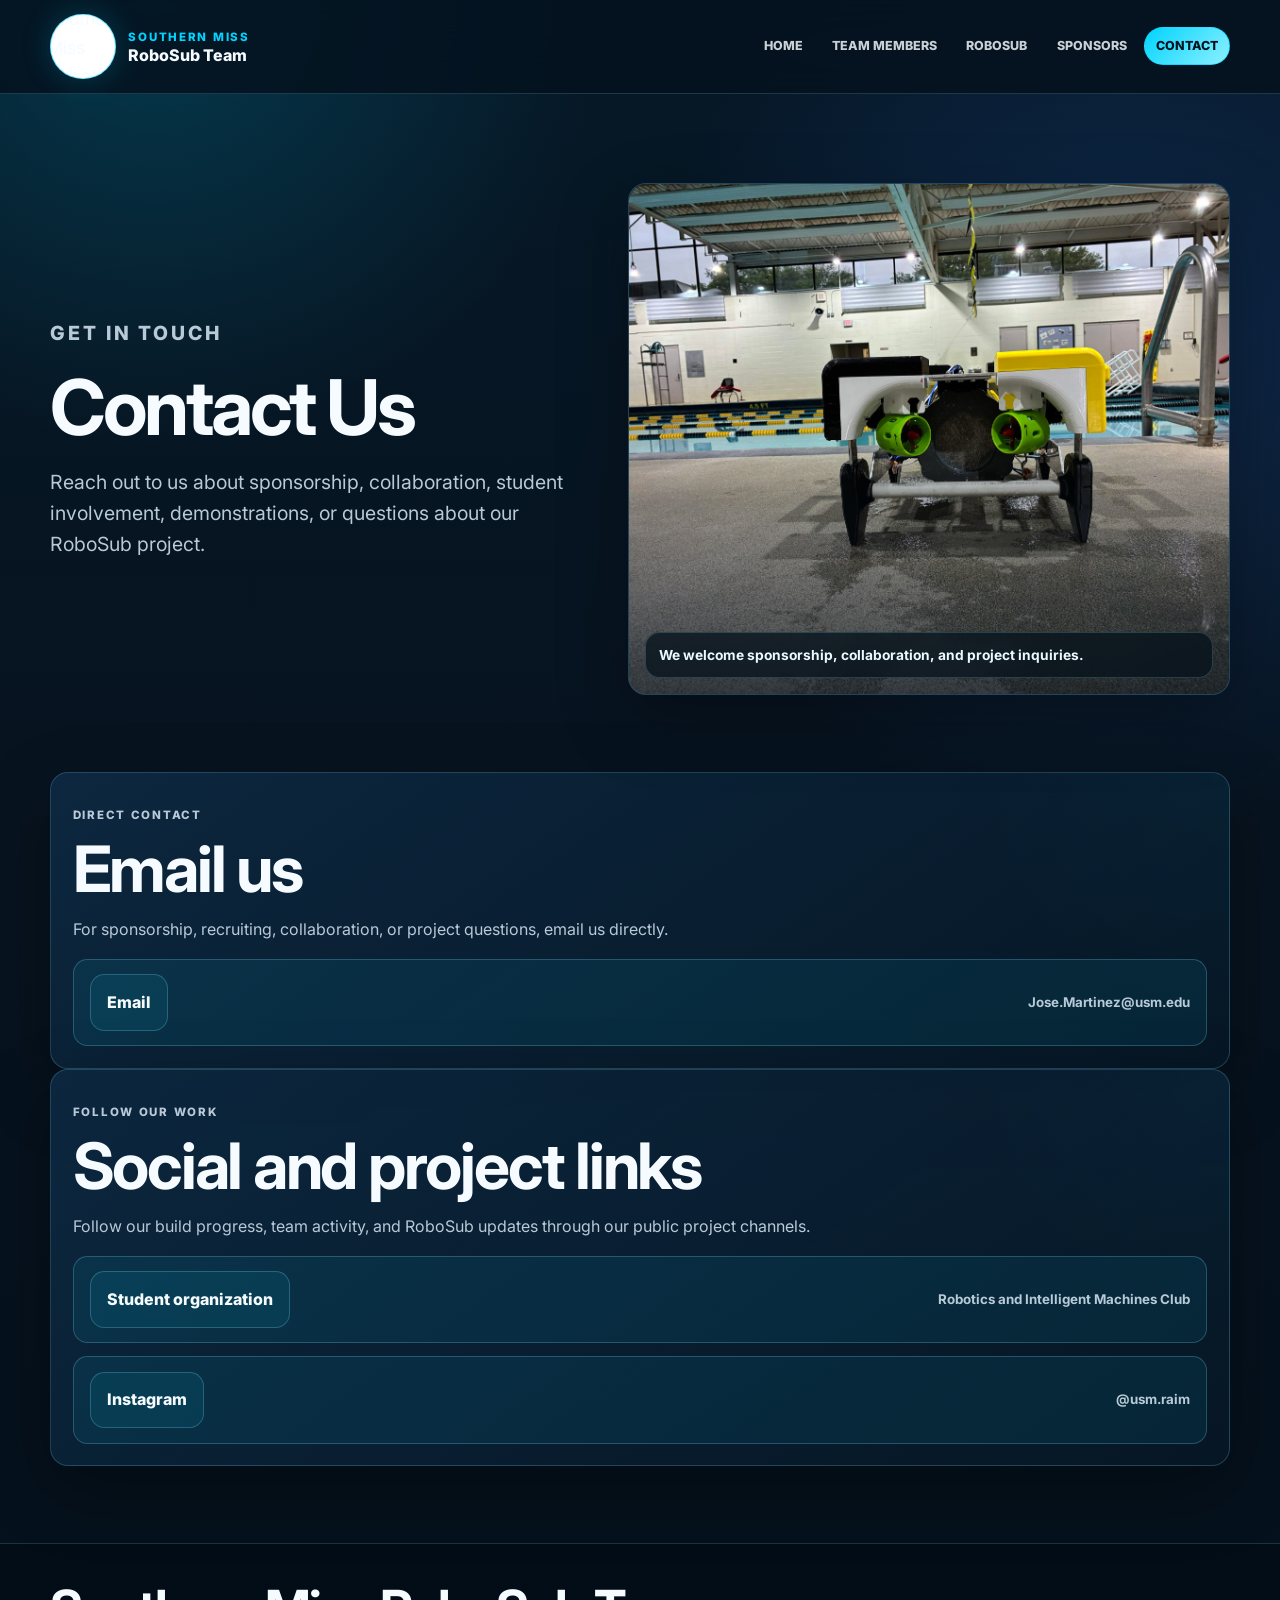
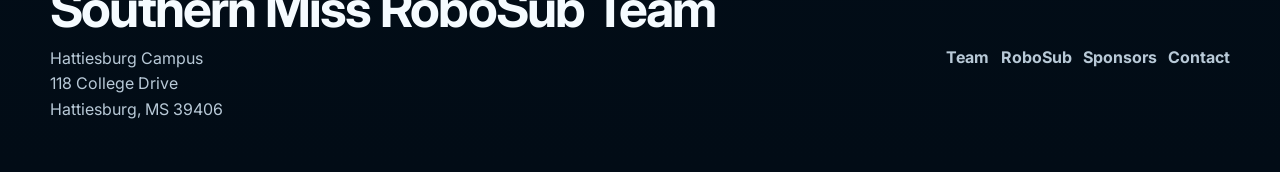
==== commit 198bd1d0: "Add videos and update contact links" ====
--- a/contact.html
+++ b/contact.html
@@ -6,10 +6,10 @@
   <title>Contact | Southern Miss RoboSub Team</title>
   <link rel="icon" type="image/png" href="assets/usm-robotics-favicon.png">
   <link rel="apple-touch-icon" href="assets/usm-robotics-favicon.png">
-  <link rel="stylesheet" href="CSS/style.css?v=site-modern-11">
+  <link rel="stylesheet" href="CSS/style.css?v=site-modern-14">
 </head>
 <body>
-  <header class="site-header"><div class="brand-bar"><a class="brand" href="index.html"><span class="brand-mark"><img src="assets/usm-robotics-logo.png" alt="Southern Miss Robotics logo"></span><span><span class="brand-kicker">Southern Miss</span><span class="brand-name">RoboSub Team</span></span></a><nav class="main-nav" aria-label="Primary navigation"><a href="index.html">Home</a><a href="team.html">Team Members</a><a href="robosub.html">RoboSub</a><a href="sponsors.html">Sponsors</a><a class="active" href="contact.html">Contact</a></nav></div></header>
+  <header class="site-header"><div class="brand-bar"><a class="brand" href="index.html"><span class="brand-mark"><img src="assets/usm-robotics-logo.png" alt="Southern Miss Robotics logo"></span><span><span class="brand-kicker">Southern Miss</span><span class="brand-name">RoboSub Team</span></span></a><nav class="main-nav" aria-label="Primary navigation"><a href="index.html">Home</a><a href="team.html?v=team-modern">Team Members</a><a href="robosub.html">RoboSub</a><a href="sponsors.html">Sponsors</a><a class="active" href="contact.html">Contact</a></nav></div></header>
 
   <main>
     <section class="page-hero">
@@ -23,8 +23,7 @@
         <h2>Email us</h2>
         <p>For sponsorship, recruiting, collaboration, or project questions, email us directly.</p>
         <div class="contact-link-list">
-          <a href="mailto:robotics@usm.edu"><span>Email</span><small>robotics@usm.edu</small></a>
-          <span><span>Location</span><small>The University of Southern Mississippi, Hattiesburg Campus</small></span>
+          <a href="mailto:Jose.Martinez@usm.edu"><span>Email</span><small>Jose.Martinez@usm.edu</small></a>
         </div>
       </div>
       <div class="contact-card">
@@ -32,14 +31,13 @@
         <h2>Social and project links</h2>
         <p>Follow our build progress, team activity, and RoboSub updates through our public project channels.</p>
         <div class="contact-link-list">
-          <a href="https://robosub.org/programs/2026/" target="_blank" rel="noopener"><span>RoboSub profile</span><small>USM Robotics Club</small></a>
-          <a href="https://usm.campuslabs.com/engage/organization/robotics-and-intelligent-machines-club" target="_blank" rel="noopener"><span>Student organization</span><small>Robotics and Intelligent Machines Club</small></a>
-          <a href="https://www.instagram.com/robotics.usm" target="_blank" rel="noopener"><span>Instagram</span><small>@robotics.usm</small></a>
+          <a href="https://usm.campusgroups.com/feeds?type=club&type_id=72946&tab=about" target="_blank" rel="noopener"><span>Student organization</span><small>Robotics and Intelligent Machines Club</small></a>
+          <a href="https://www.instagram.com/usm.raim?igsh=cTNkc3l4MnQ5NDE1" target="_blank" rel="noopener"><span>Instagram</span><small>@usm.raim</small></a>
         </div>
       </div>
     </section>
   </main>
 
-  <footer class="site-footer"><div class="footer-card"><div><h2>Southern Miss RoboSub Team</h2><address>Hattiesburg Campus<br>118 College Drive<br>Hattiesburg, MS 39406</address></div><nav class="footer-links" aria-label="Footer navigation"><a href="team.html">Team</a><a href="robosub.html">RoboSub</a><a href="sponsors.html">Sponsors</a><a href="contact.html">Contact</a></nav></div></footer>
+  <footer class="site-footer"><div class="footer-card"><div><h2>Southern Miss RoboSub Team</h2><address>Hattiesburg Campus<br>118 College Drive<br>Hattiesburg, MS 39406</address></div><nav class="footer-links" aria-label="Footer navigation"><a href="team.html?v=team-modern">Team</a><a href="robosub.html">RoboSub</a><a href="sponsors.html">Sponsors</a><a href="contact.html">Contact</a></nav></div></footer>
 </body>
 </html>
--- a/CSS/style.css
+++ b/CSS/style.css
@@ -460,6 +460,41 @@
   border-radius: calc(var(--radius) - 4px);
 }
 
+.video-showcase-section {
+  width: min(var(--max), calc(100% - 2rem));
+  margin: 0 auto;
+  padding: clamp(3rem, 6vw, 5rem) 0;
+}
+
+.video-tile {
+  overflow: hidden;
+  border: 1px solid var(--line);
+  border-radius: var(--radius);
+  background: var(--panel);
+  box-shadow: var(--shadow);
+}
+
+.video-tile video {
+  display: block;
+  width: 100%;
+  aspect-ratio: 16 / 9;
+  background: #020f19;
+}
+
+.video-tile-featured {
+  max-width: 58rem;
+}
+
+.video-tile figcaption {
+  padding: 0.9rem 1rem 1rem;
+  color: var(--muted);
+}
+
+.video-tile figcaption strong {
+  display: block;
+  color: var(--text);
+}
+
 .compact-media-section {
   grid-template-columns: minmax(0, 1fr) minmax(16rem, 0.72fr);
 }
@@ -596,11 +631,24 @@
 .team-page {
   width: min(var(--max), calc(100% - 2rem));
   margin: 0 auto;
-  padding: clamp(3rem, 6vw, 5rem) 0;
+  padding: clamp(2rem, 5vw, 4rem) 0 clamp(4rem, 7vw, 6rem);
+}
+
+.team-hero .page-hero-media img {
+  object-position: center 38%;
+}
+
+.team-focus-section {
+  padding: clamp(1rem, 3vw, 2rem) 0 clamp(2rem, 5vw, 4rem);
 }
 
 .team-roster-header {
+  max-width: 48rem;
   margin-bottom: 1.5rem;
+}
+
+.team-roster-header h2 {
+  margin-top: 0.45rem;
 }
 
 .team-roster-grid {
@@ -611,7 +659,7 @@
 
 .team-member-card {
   position: relative;
-  min-height: 18rem;
+  min-height: 20rem;
   margin: 0;
   overflow: hidden;
   border: 1px solid var(--line);
@@ -628,8 +676,13 @@
   display: block;
   width: 100%;
   height: 100%;
-  min-height: 18rem;
+  min-height: 20rem;
   object-fit: cover;
+  transition: transform 200ms ease;
+}
+
+.team-member-card:hover img {
+  transform: scale(1.035);
 }
 
 .team-member-card figcaption {
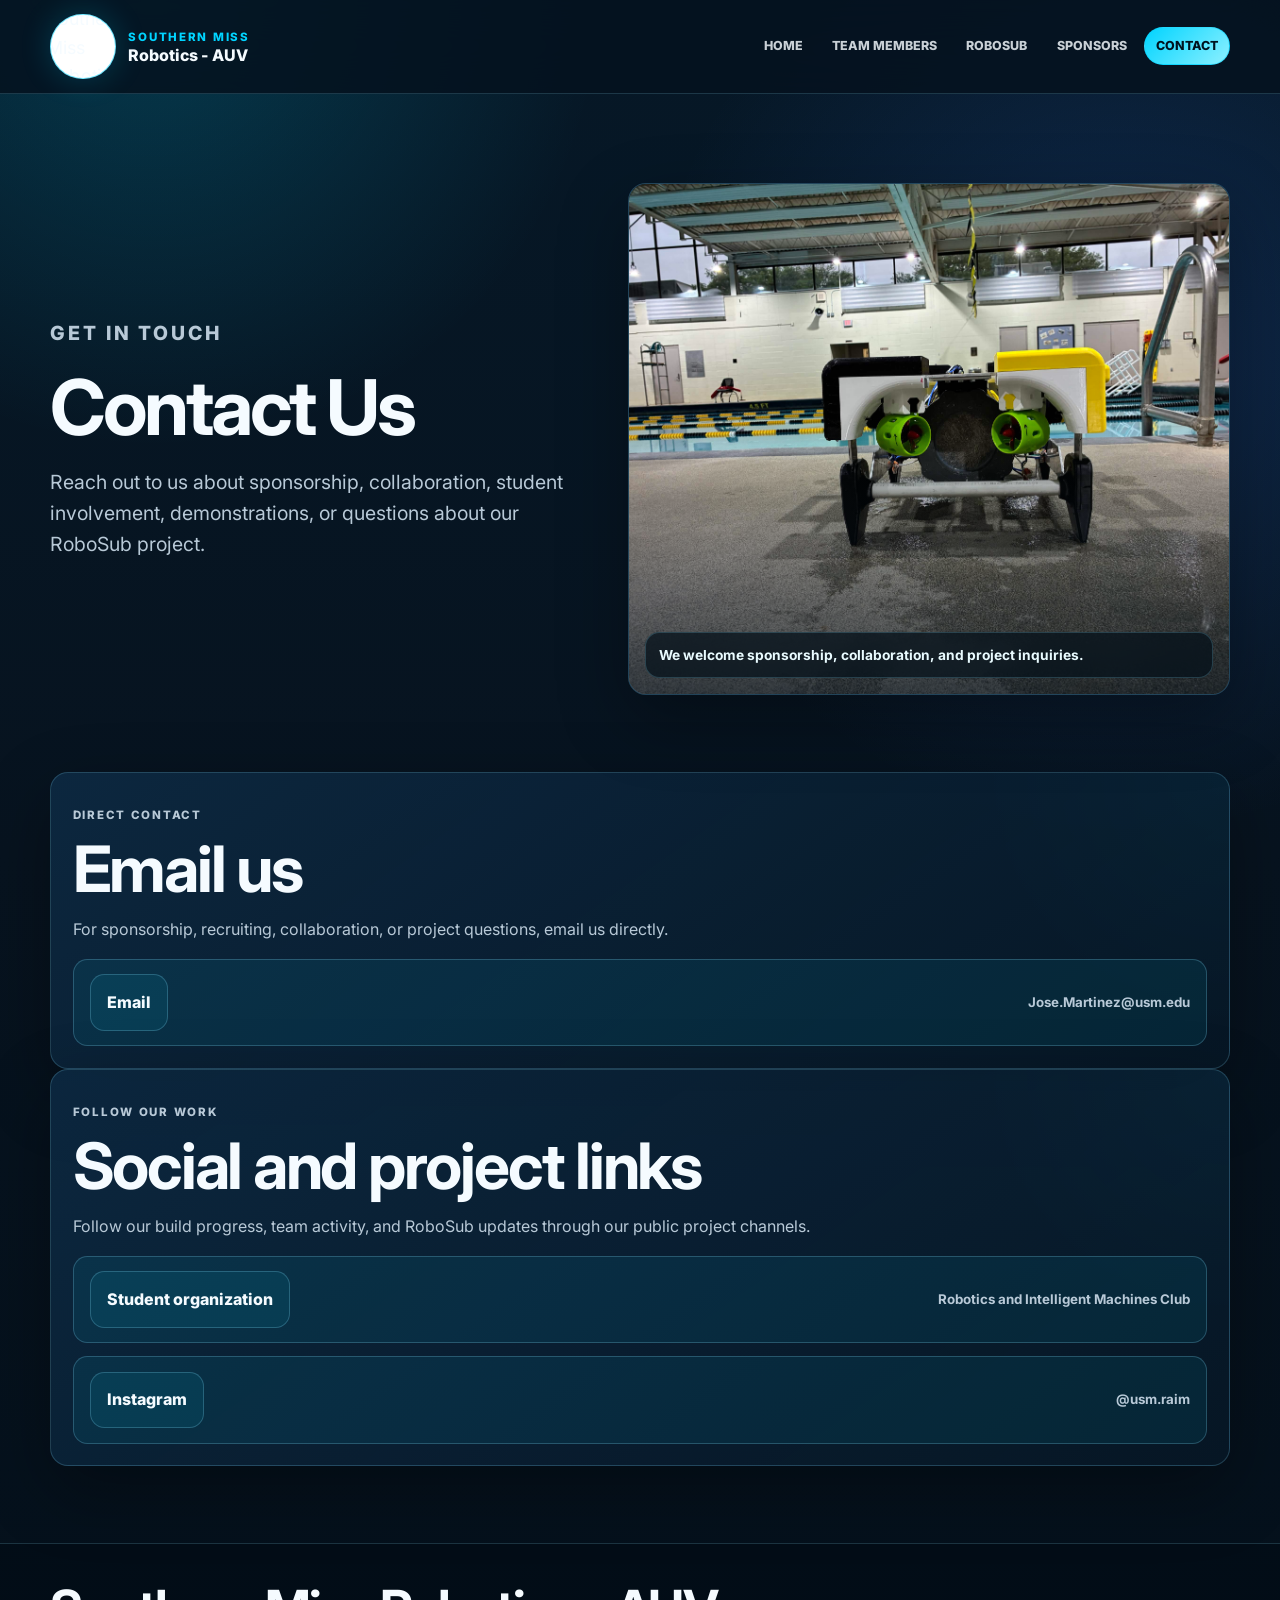
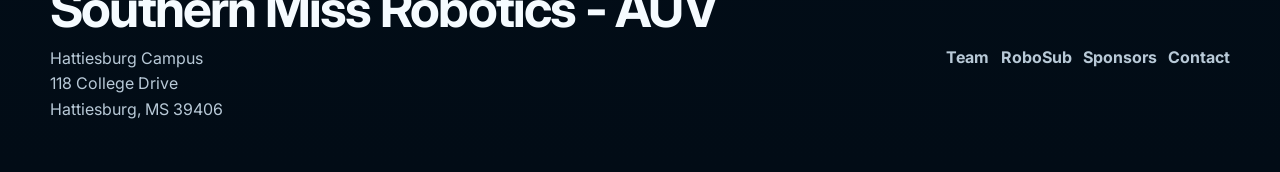
==== commit 0094d73a: "Rename site branding to Southern Miss Robotics AUV" ====
--- a/contact.html
+++ b/contact.html
@@ -3,13 +3,13 @@
 <head>
   <meta charset="UTF-8">
   <meta name="viewport" content="width=device-width, initial-scale=1.0">
-  <title>Contact | Southern Miss RoboSub Team</title>
+  <title>Contact | Southern Miss Robotics - AUV</title>
   <link rel="icon" type="image/png" href="assets/usm-robotics-favicon.png">
   <link rel="apple-touch-icon" href="assets/usm-robotics-favicon.png">
   <link rel="stylesheet" href="CSS/style.css?v=site-modern-14">
 </head>
 <body>
-  <header class="site-header"><div class="brand-bar"><a class="brand" href="index.html"><span class="brand-mark"><img src="assets/usm-robotics-logo.png" alt="Southern Miss Robotics logo"></span><span><span class="brand-kicker">Southern Miss</span><span class="brand-name">RoboSub Team</span></span></a><nav class="main-nav" aria-label="Primary navigation"><a href="index.html">Home</a><a href="team.html?v=team-modern">Team Members</a><a href="robosub.html">RoboSub</a><a href="sponsors.html">Sponsors</a><a class="active" href="contact.html">Contact</a></nav></div></header>
+  <header class="site-header"><div class="brand-bar"><a class="brand" href="index.html"><span class="brand-mark"><img src="assets/usm-robotics-logo.png" alt="Southern Miss Robotics logo"></span><span><span class="brand-kicker">Southern Miss</span><span class="brand-name">Robotics - AUV</span></span></a><nav class="main-nav" aria-label="Primary navigation"><a href="index.html">Home</a><a href="team.html?v=team-modern">Team Members</a><a href="robosub.html">RoboSub</a><a href="sponsors.html">Sponsors</a><a class="active" href="contact.html">Contact</a></nav></div></header>
 
   <main>
     <section class="page-hero">
@@ -38,6 +38,6 @@
     </section>
   </main>
 
-  <footer class="site-footer"><div class="footer-card"><div><h2>Southern Miss RoboSub Team</h2><address>Hattiesburg Campus<br>118 College Drive<br>Hattiesburg, MS 39406</address></div><nav class="footer-links" aria-label="Footer navigation"><a href="team.html?v=team-modern">Team</a><a href="robosub.html">RoboSub</a><a href="sponsors.html">Sponsors</a><a href="contact.html">Contact</a></nav></div></footer>
+  <footer class="site-footer"><div class="footer-card"><div><h2>Southern Miss Robotics - AUV</h2><address>Hattiesburg Campus<br>118 College Drive<br>Hattiesburg, MS 39406</address></div><nav class="footer-links" aria-label="Footer navigation"><a href="team.html?v=team-modern">Team</a><a href="robosub.html">RoboSub</a><a href="sponsors.html">Sponsors</a><a href="contact.html">Contact</a></nav></div></footer>
 </body>
 </html>
--- a/CSS/style.css
+++ b/CSS/style.css
@@ -348,6 +348,83 @@
   grid-template-columns: repeat(4, minmax(0, 1fr));
 }
 
+.sponsor-list-section {
+  padding: clamp(3rem, 6vw, 5rem) 0;
+}
+
+.sponsor-grid {
+  display: grid;
+  gap: 1rem;
+}
+
+.sponsor-card {
+  display: grid;
+  grid-template-columns: minmax(11rem, 0.32fr) minmax(0, 1fr);
+  gap: clamp(1rem, 3vw, 2rem);
+  align-items: center;
+  padding: clamp(1rem, 3vw, 1.6rem);
+  border: 1px solid var(--line);
+  border-radius: var(--radius);
+  background:
+    linear-gradient(145deg, rgba(13, 43, 69, 0.84), rgba(7, 24, 39, 0.74)),
+    radial-gradient(circle at 100% 0%, rgba(255, 199, 44, 0.12), transparent 16rem);
+  box-shadow: var(--shadow);
+}
+
+.sponsor-card-compact {
+  grid-template-columns: minmax(8rem, 0.22fr) minmax(0, 1fr);
+}
+
+.sponsor-logo-mark {
+  display: grid;
+  min-height: 10rem;
+  place-items: center;
+  border: 1px solid rgba(255, 199, 44, 0.34);
+  border-radius: calc(var(--radius) - 4px);
+  color: var(--gold);
+  font-size: clamp(2rem, 5vw, 3.4rem);
+  font-weight: 800;
+  background: rgba(2, 15, 25, 0.62);
+}
+
+.sponsor-card-compact .sponsor-logo-mark {
+  min-height: 8rem;
+  font-size: clamp(1.55rem, 4vw, 2.5rem);
+}
+
+.sponsor-logo-image {
+  padding: clamp(1rem, 3vw, 1.4rem);
+  background: rgba(255, 255, 255, 0.95);
+}
+
+.sponsor-logo-image img {
+  display: block;
+  width: min(100%, 20rem);
+  max-height: 8rem;
+  object-fit: contain;
+}
+
+.sponsor-logo-seal img {
+  max-height: 7rem;
+}
+
+.sponsor-logo-dark {
+  background: rgba(2, 15, 25, 0.72);
+}
+
+.sponsor-card h3 {
+  margin-top: 0.45rem;
+  font-size: clamp(1.7rem, 4vw, 3rem);
+}
+
+.sponsor-card-compact h3 {
+  font-size: clamp(1.35rem, 3vw, 2.15rem);
+}
+
+.sponsor-card p {
+  color: var(--muted);
+}
+
 .feature-card p,
 .stat-card p,
 .tier-card p,
@@ -714,6 +791,7 @@
   .hero,
   .split-section,
   .page-hero,
+  .sponsor-card,
   .video-card {
     grid-template-columns: 1fr;
   }
